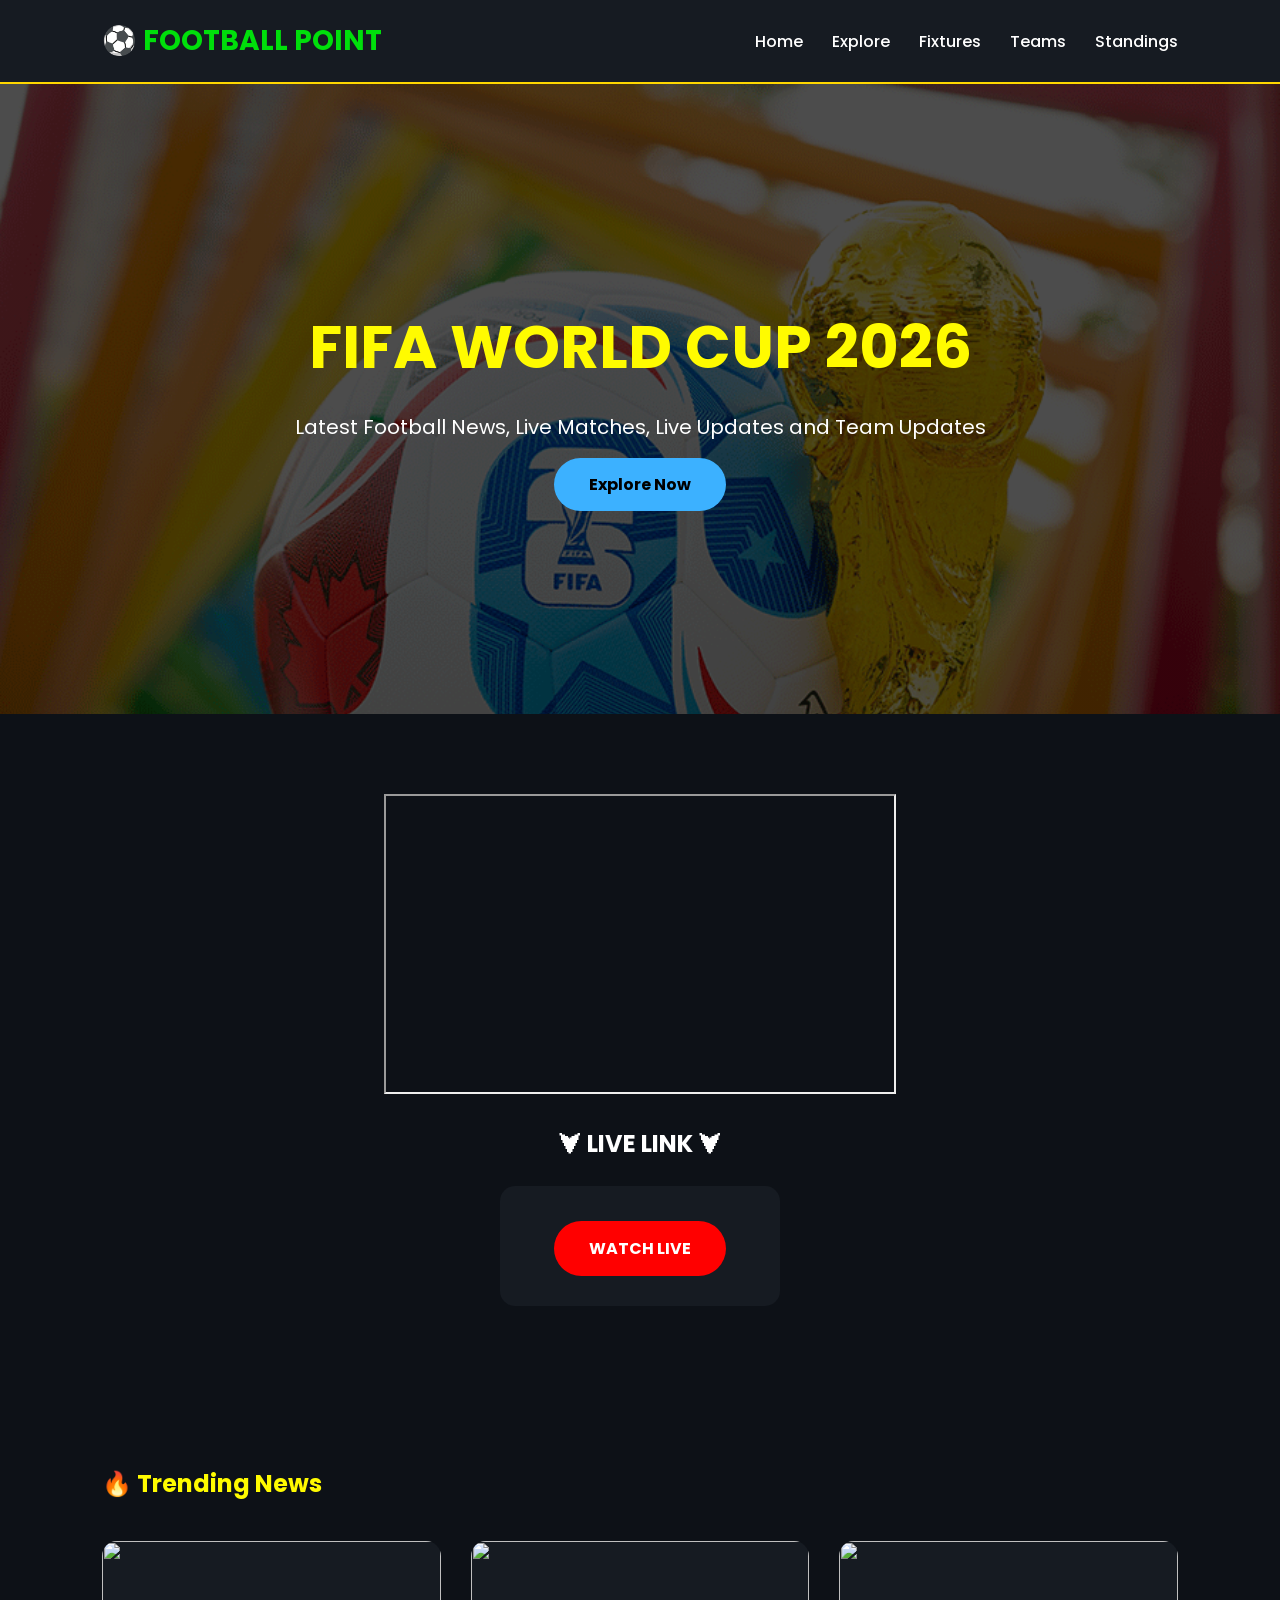
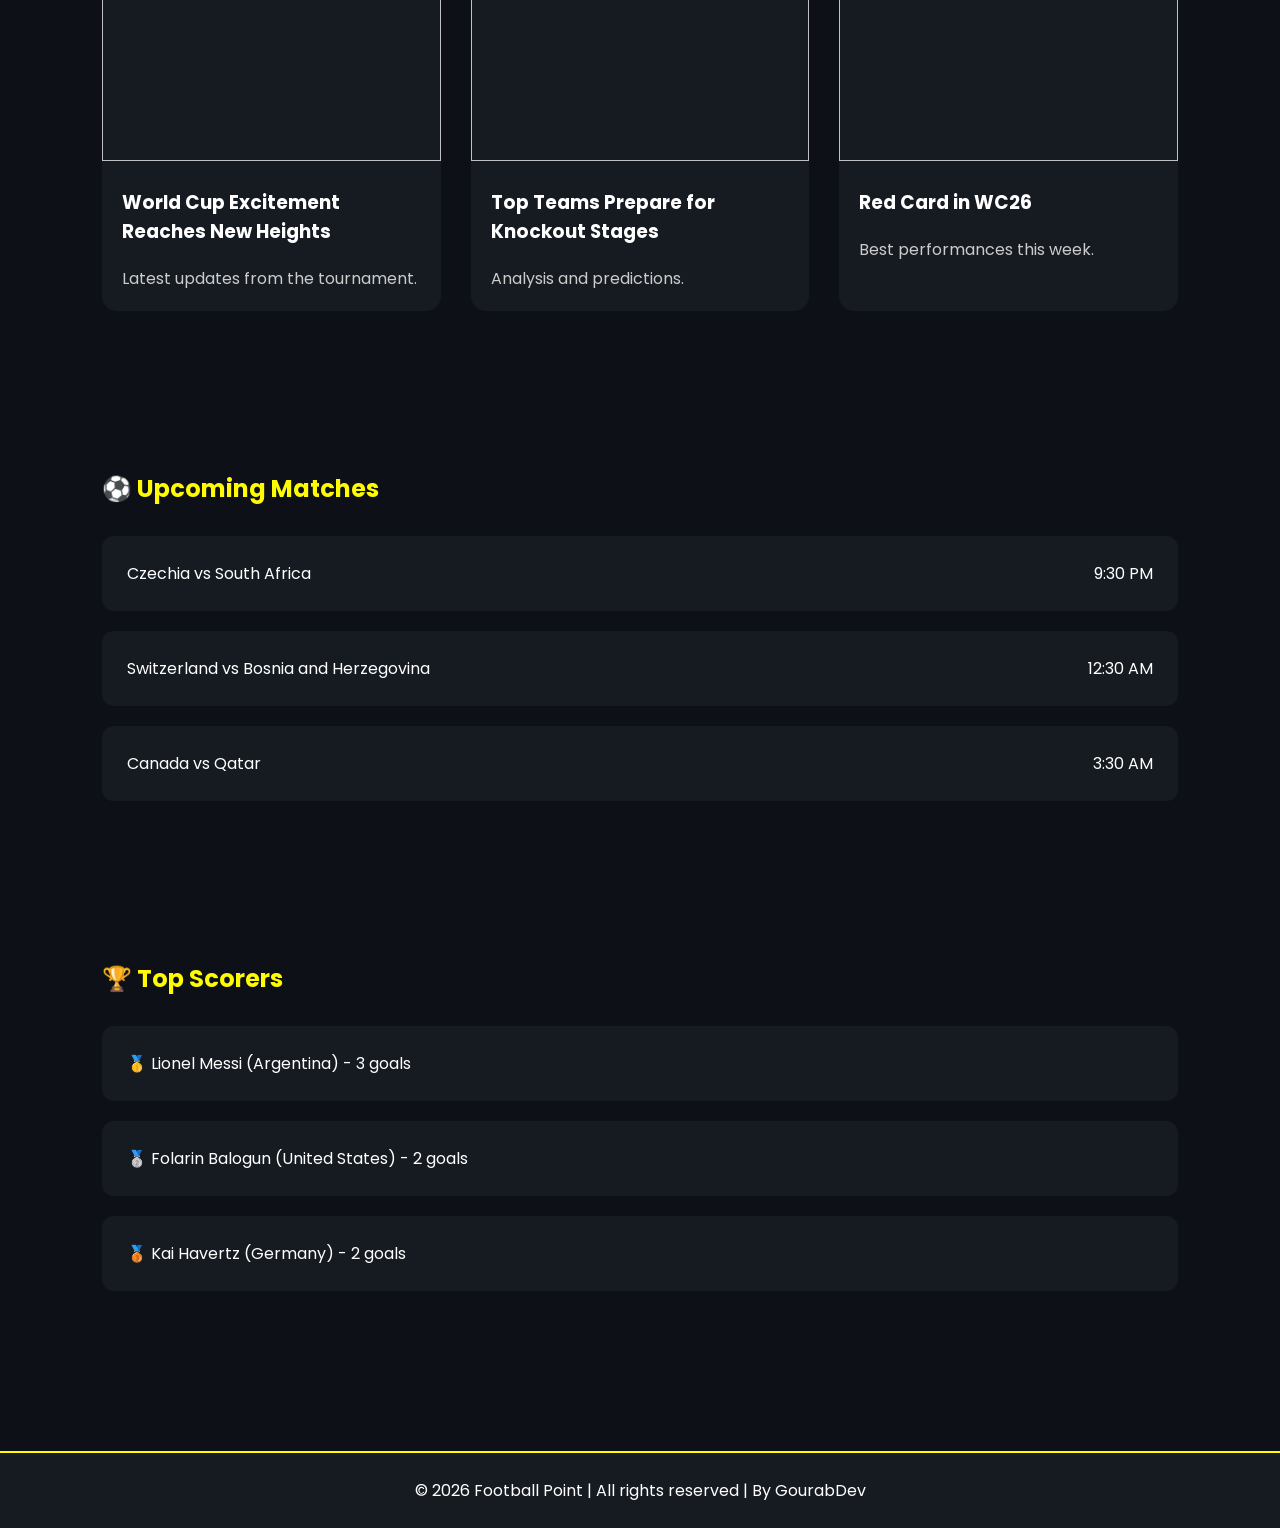
==== index.html @ 5b987491 "Update website" ====
<!DOCTYPE html>
<html lang="en">
<head>
<meta charset="UTF-8">
<meta name="viewport" content="width=device-width, initial-scale=1.0">
<title>Football Point</title>

<link rel="stylesheet" href="Home.css">

<link href="https://fonts.googleapis.com/css2?family=Poppins:wght@300;400;600;700&display=swap" rel="stylesheet">
</head>

<body>

<header>

<div class="logo">
    <div class="l">

    </div>
⚽ FOOTBALL POINT
</div>

<nav>
<a href="index.html">Home</a>
<a href="Explore.html">Explore</a>
<a href="Fixture.html">Fixtures</a>
<a href="#">Teams</a>
<a href="#">Standings</a>
</nav>

</header>

<section class="hero">

<div class="hero-content">

<h1>FIFA WORLD CUP 2026</h1>

<p>
Latest Football News, Live Matches,
Live Updates and Team Updates
</p>

<a href="Explore.html" class="btn">Explore Now</a>

</div>

</section>

<section class="live-section">

<div class="frame"><iframe src="https://fifa-dev-sure.vercel.app/"></iframe></div>

<h2>⮟ LIVE LINK ⮟</h2>

<div class="live-card">

<a href="https://fifa-dev-sure.vercel.app/" target="_blank" class="live-btn">
WATCH LIVE
</a>

</div>

</section>

<section class="news-section">

<h2>🔥 Trending News</h2>

<div class="news-container">

<div class="news-card">
<img src="https://www.hola.com/us/horizon/landscape/3b25a6e30cd6-11-june-2026-mexico-mexiko-stadt-soccer-mens-world-cup-opening-match-mexico-vs-s.jpg?im=Resize=(960),type=downsize">
<h3>World Cup Excitement Reaches New Heights</h3>
<p>Latest updates from the tournament.</p>
</div>

<div class="news-card">
<img src="https://a.espncdn.com/combiner/i?img=%2Fphoto%2F2026%2F0606%2F260608_soc_top%2D50_16x9.jpg&w=570&format=jpg">
<h3>Top Teams Prepare for Knockout Stages</h3>
<p>Analysis and predictions.</p>
</div>

<div class="news-card">
<img src="https://a57.foxsports.com/statics.foxsports.com/www.foxsports.com/content/uploads/2026/06/1294/728/redcards1.jpg?ve=1&tl=1">
<h3>Red Card in WC26</h3>
<p>Best performances this week.</p>
</div>

</div>

</section>

<section class="matches">

<h2>⚽ Upcoming Matches</h2>

<div class="match-list">

<div class="match-card">
Czechia vs South Africa
<span>9:30 PM</span>
</div>

<div class="match-card">
Switzerland vs Bosnia and Herzegovina
<span>12:30 AM</span>
</div>

<div class="match-card">
Canada vs Qatar
<span>3:30 AM</span>
</div>

</div>

</section>

<section class="players">

<h2>🏆 Top Scorers</h2>

<div class="player-box">

<div class="player">
🥇 Lionel Messi (Argentina) - 3 goals
</div>

<div class="player">
🥈 Folarin Balogun (United States) - 2 goals
</div>

<div class="player">
🥉 Kai Havertz (Germany) - 2 goals
</div>

</div>

</section>

<footer>
<p>© 2026 Football Point | All rights reserved | By GourabDev</p>
</footer>

</body>
</html>
---- Home.css ----
*{
margin:0;
padding:0;
box-sizing:border-box;
font-family:'Poppins',sans-serif;
}

body{
background:#0d1117;
color:white;
}

header{
display:flex;
justify-content:space-between;
align-items:center;
padding:20px 8%;
background:#161b22;
border-bottom:2px solid #ffd700;
position:sticky;
top:0;
z-index:1000;
}

.logo{
font-size:28px;
font-weight:700;
color:#00df0b;
}

nav a{
text-decoration:none;
color:white;
margin-left:25px;
transition:0.3s;
font-weight:500;
}

nav a:hover{
color:#00df0b;
}

.hero{
height:70vh;
background:
linear-gradient(rgba(0,0,0,.7),
rgba(0,0,0,.7)),
url('fifa-ball.gif');
background-size:cover;
background-position:center;
display:flex;
align-items:center;
justify-content:center;
text-align:center;
}

.hero-content h1{
font-size:60px;
margin-bottom:20px;
color:#fffb00;
}

.hero-content p{
font-size:20px;
margin-bottom:30px;
}

.btn{
padding:15px 35px;
background:#3cb1ff;
color:black;
font-weight:bold;
text-decoration:none;
border-radius:50px;
}

.btn:hover{
box-shadow:0 0 25px #3cb1ff;
}

.frame iframe{
    margin-bottom: 25px;
    height: 300px;
    width: 50%;
}

.live-section{
padding:80px 10%;
text-align:center;
}

.live-section h2{
margin-bottom:25px;
font-weight: bold;
animation: rgb 5s linear infinite;
}

@keyframes rgb {
    0%   { color: rgb(255, 0, 0); }
    16%  { color: rgb(255, 255, 0); }
    33%  { color: rgb(0, 255, 0); }
    50%  { color: rgb(0, 255, 255); }
    66%  { color: rgb(0, 0, 255); }
    83%  { color: rgb(255, 0, 255); }
    100% { color: rgb(255, 0, 0); }
}

.live-card{
background:#161b22;
padding:30px;
border-radius:15px;
max-width:280px;
margin:auto;
}

.live-btn{
display:inline-block;
margin-top:5px;
padding:15px 35px;
background:red;
color:white;
text-decoration:none;
border-radius:50px;
font-weight:bold;
animation:pulse 1s infinite;
}

@keyframes pulse{

0%{
box-shadow:0 0 5px red;
}

50%{
box-shadow:0 0 25px red;
}

100%{
box-shadow:0 0 5px red;
}

}

.news-section{
padding:80px 8%;
}

.news-section h2{
margin-bottom:40px;
color:#fffb00;

}

.news-container{
display:grid;
grid-template-columns:repeat(auto-fit,minmax(300px,1fr));
gap:30px;
}

.news-card{
background:#161b22;
border-radius:15px;
overflow:hidden;
transition:.4s;
}

.news-card:hover{
transform:translateY(-10px);
}

.news-card img{
width:100%;
height:220px;
object-fit:cover;
}

.news-card h3{
padding:20px;
}

.news-card p{
padding:0 20px 20px;
color:#ccc;
}

.matches{
padding:80px 8%;
}

.matches h2{
color:#fffb00;

margin-bottom:30px;
}

.match-list{
display:flex;
flex-direction:column;
gap:20px;
}

.match-card{
background:#161b22;
padding:25px;
border-radius:12px;
display:flex;
justify-content:space-between;
}

.players{
padding:80px 8%;
}

.players h2{
color:#fffb00;
margin-bottom:30px;
}

.player-box{
display:flex;
flex-direction:column;
gap:20px;
}

.player{
background:#161b22;
padding:25px;
border-radius:12px;
}

footer{
margin-top:80px;
padding:25px;
text-align:center;
background:#161b22;
border-top:2px solid #fffb00;
}

/* SCROLLBAR */

::-webkit-scrollbar{
    width:10px;
}

::-webkit-scrollbar-track{
    background:#0d1117;
}

::-webkit-scrollbar-thumb{
    background:#ffd700;
    border-radius:20px;
}

/* ==========================
   LARGE DESKTOPS (1400px+)
========================== */

@media screen and (min-width:1400px){

.hero-content h1{
    font-size:80px;
}

.hero-content p{
    font-size:24px;
}

.logo{
    font-size:32px;
}

}


/* ==========================
   LAPTOPS (1024px - 1399px)
========================== */

@media screen and (max-width:1399px){

.hero-content h1{
    font-size:60px;
}

.news-container{
    grid-template-columns:repeat(3,1fr);
}

}


/* ==========================
   TABLETS (768px - 1023px)
========================== */

@media screen and (max-width:1023px){

header{
    padding:20px 5%;
}

.logo{
    font-size:24px;
}

nav a{
    margin-left:15px;
}

.hero{
    height:60vh;
}

.hero-content h1{
    font-size:48px;
}

.hero-content p{
    font-size:18px;
}

.news-container{
    grid-template-columns:repeat(2,1fr);
}

.match-card{
    flex-direction:column;
    text-align:center;
    gap:10px;
}

.live-card{
    max-width:350px;
}

}


/* ==========================
   MOBILE (481px - 767px)
========================== */

@media screen and (max-width:767px){

header{
    flex-direction:column;
    gap:15px;
    padding:20px;
}

nav{
    display:flex;
    flex-wrap:wrap;
    justify-content:center;
    gap:10px;
}

nav a{
    margin:0;
}

.hero{
    height:55vh;
    padding:20px;
}

.hero-content h1{
    font-size:38px;
    line-height:1.2;
}

.hero-content p{
    font-size:16px;
}

.btn{
    padding:12px 28px;
}

.news-container{
    grid-template-columns:1fr;
}

.news-card img{
    height:200px;
}

.live-section,
.news-section,
.matches,
.players{
    padding:60px 5%;
}

.live-card{
    max-width:100%;
}

.match-card{
    flex-direction:column;
    gap:15px;
    text-align:center;
}

.player{
    text-align:center;
}

footer{
    margin-top:40px;
}

}


/* ==========================
   SMALL MOBILE (320px - 480px)
========================== */

@media screen and (max-width:480px){

.logo{
    font-size:20px;
    text-align:center;
}

nav{
    gap:8px;
}

nav a{
    font-size:14px;
}

.hero{
    height:50vh;
}

.hero-content h1{
    font-size:28px;
}

.hero-content p{
    font-size:14px;
}

.btn{
    padding:10px 22px;
    font-size:14px;
}

.frame iframe{
    margin-bottom: 25px;
    height: 140px;
    width: 70%;
}

.live-section h2{
    font-size:22px;
}
.news-section h2,
.matches h2,
.players h2{
    font-size:18px;
    text-align: center;
}

.live-card{
    padding:20px;
}

.live-btn{
    padding:12px 25px;
    font-size:14px;
}

.news-card h3{
    font-size:18px;
}

.news-card p{
    font-size:14px;
}

.match-card{
    padding:18px;
    font-size:14px;
}

.player{
    padding:18px;
    font-size:14px;
}

footer{
    font-size:13px;
}

}


/* ==========================
   EXTRA SMALL DEVICES
========================== */

@media screen and (max-width:360px){

.hero-content h1{
    font-size:24px;
}

.hero-content p{
    font-size:13px;
}

.logo{
    font-size:18px;
}

nav a{
    font-size:13px;
}

.btn{
    font-size:13px;
}

}
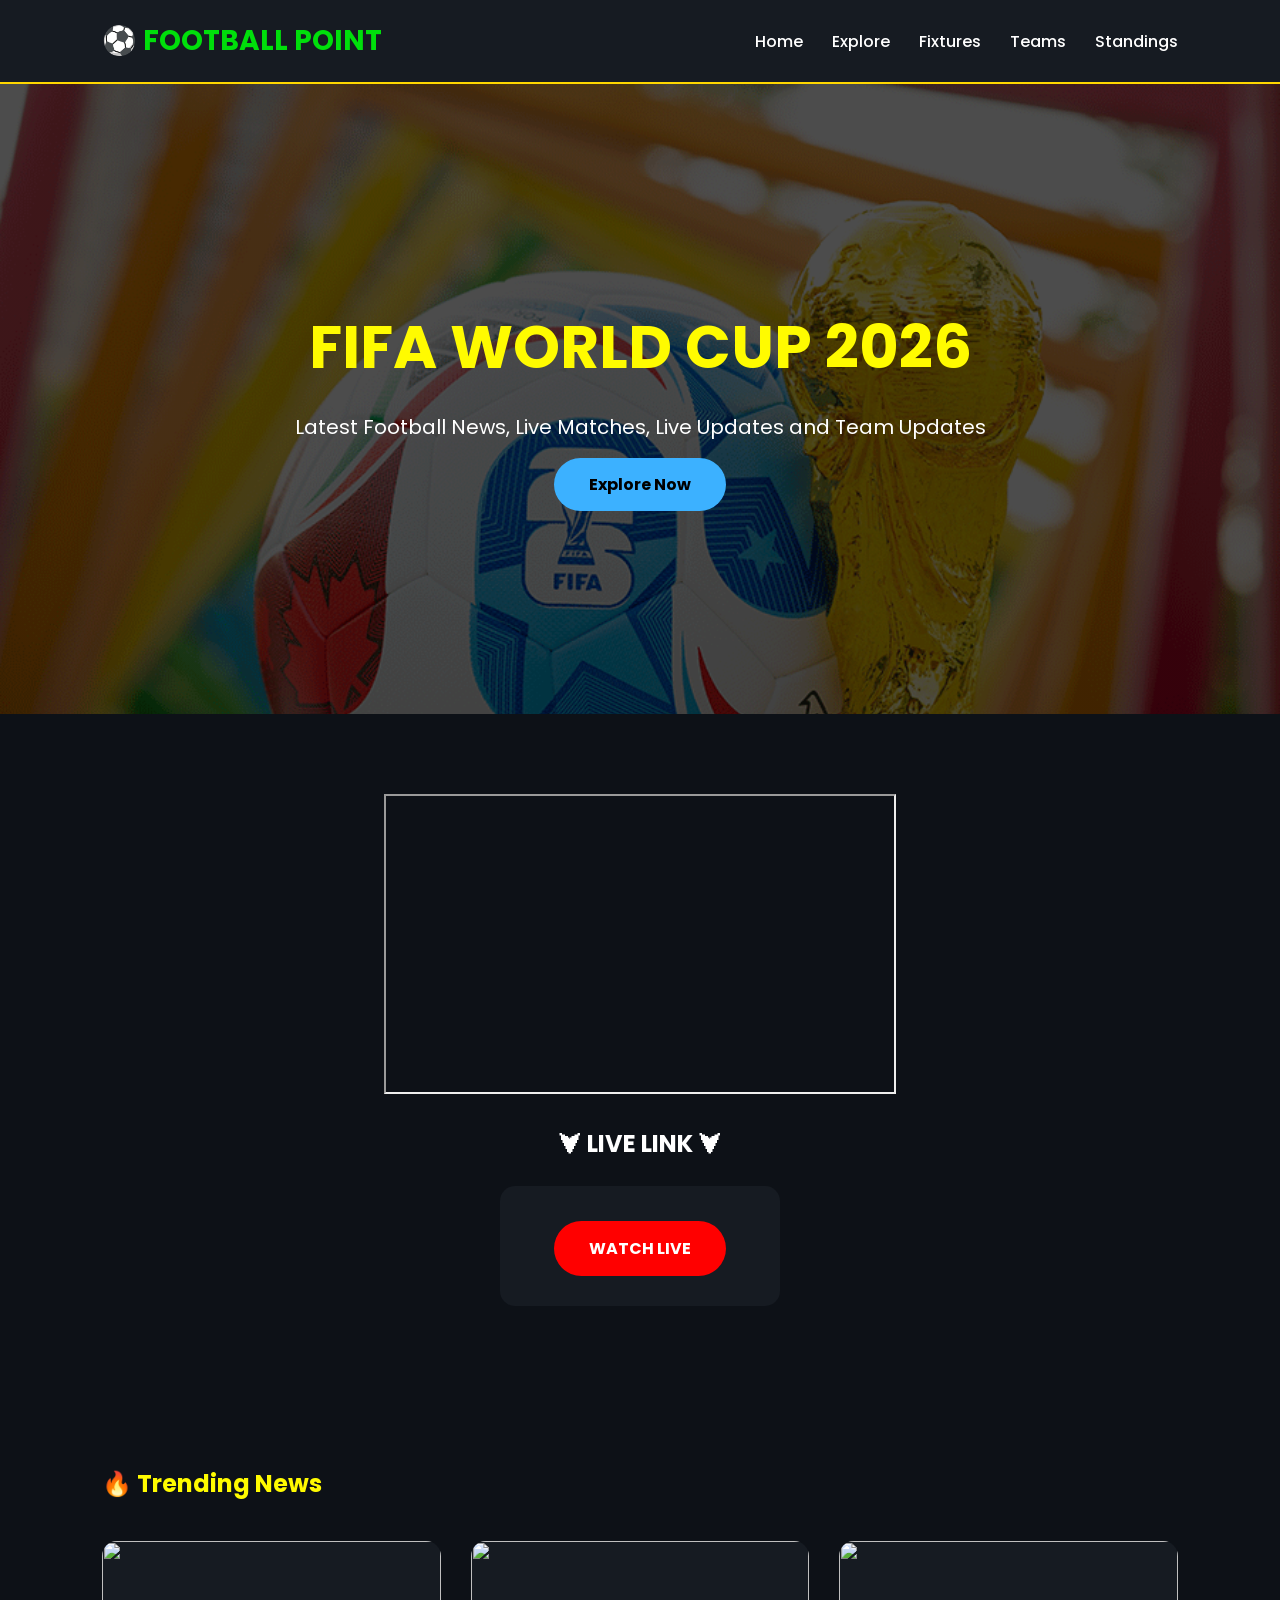
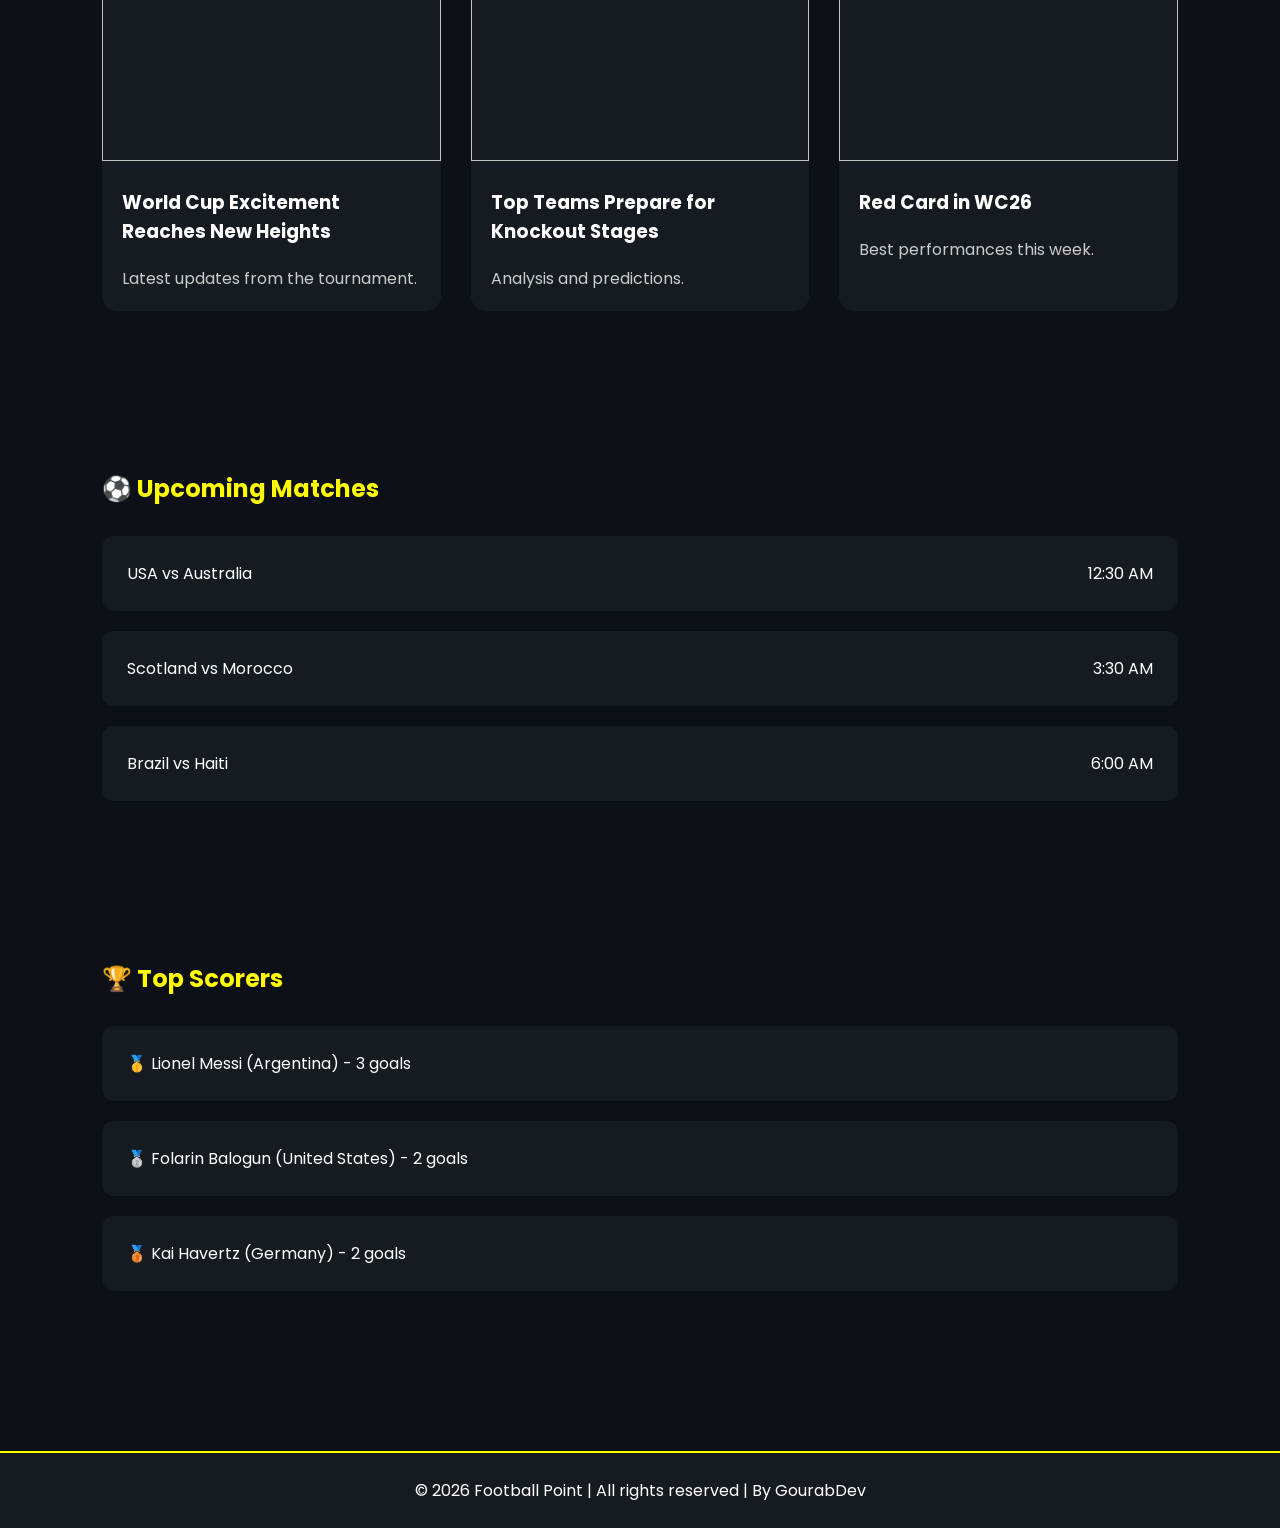
==== commit 770c415d: "Update website" ====
--- a/index.html
+++ b/index.html
@@ -99,18 +99,18 @@
 <div class="match-list">
 
 <div class="match-card">
-Czechia vs South Africa
-<span>9:30 PM</span>
-</div>
-
-<div class="match-card">
-Switzerland vs Bosnia and Herzegovina
+USA vs Australia 
 <span>12:30 AM</span>
 </div>
 
 <div class="match-card">
-Canada vs Qatar
+Scotland vs Morocco
 <span>3:30 AM</span>
+</div>
+
+<div class="match-card">
+Brazil vs Haiti
+<span>6:00 AM</span>
 </div>
 
 </div>
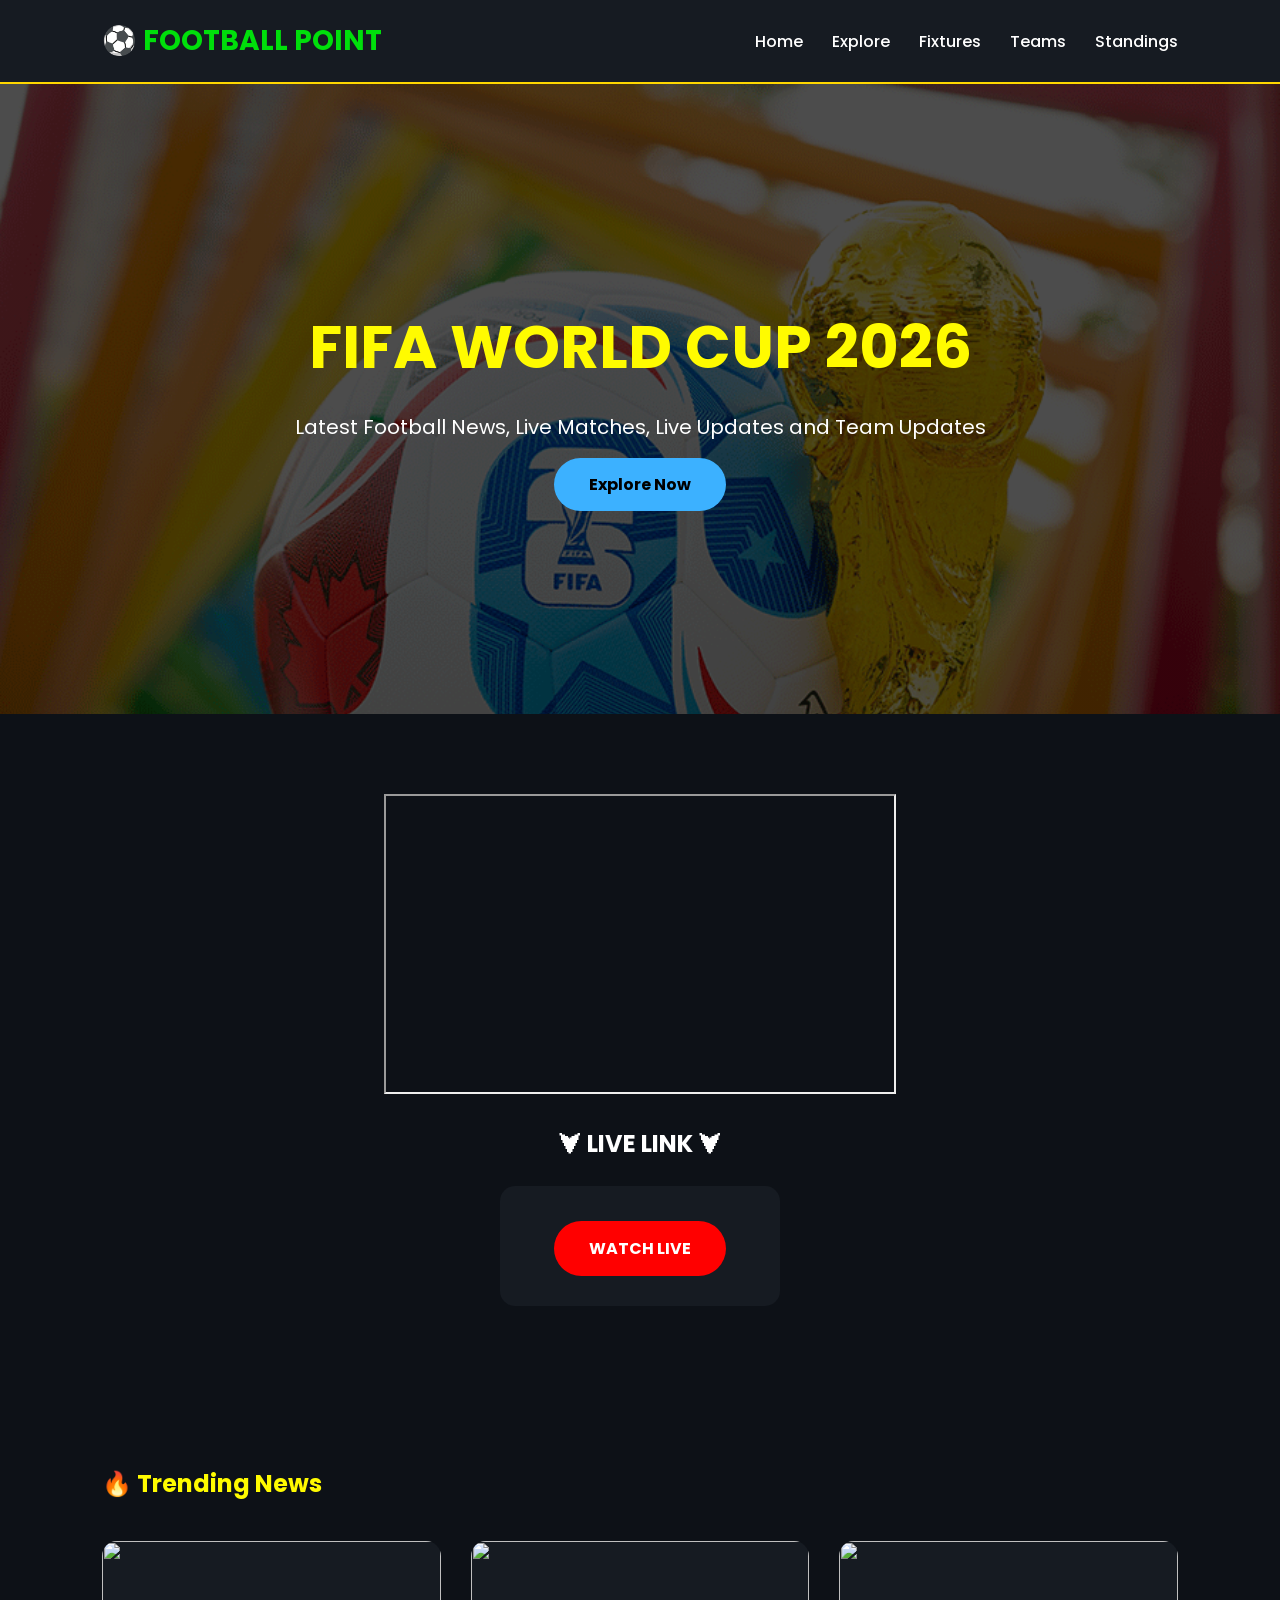
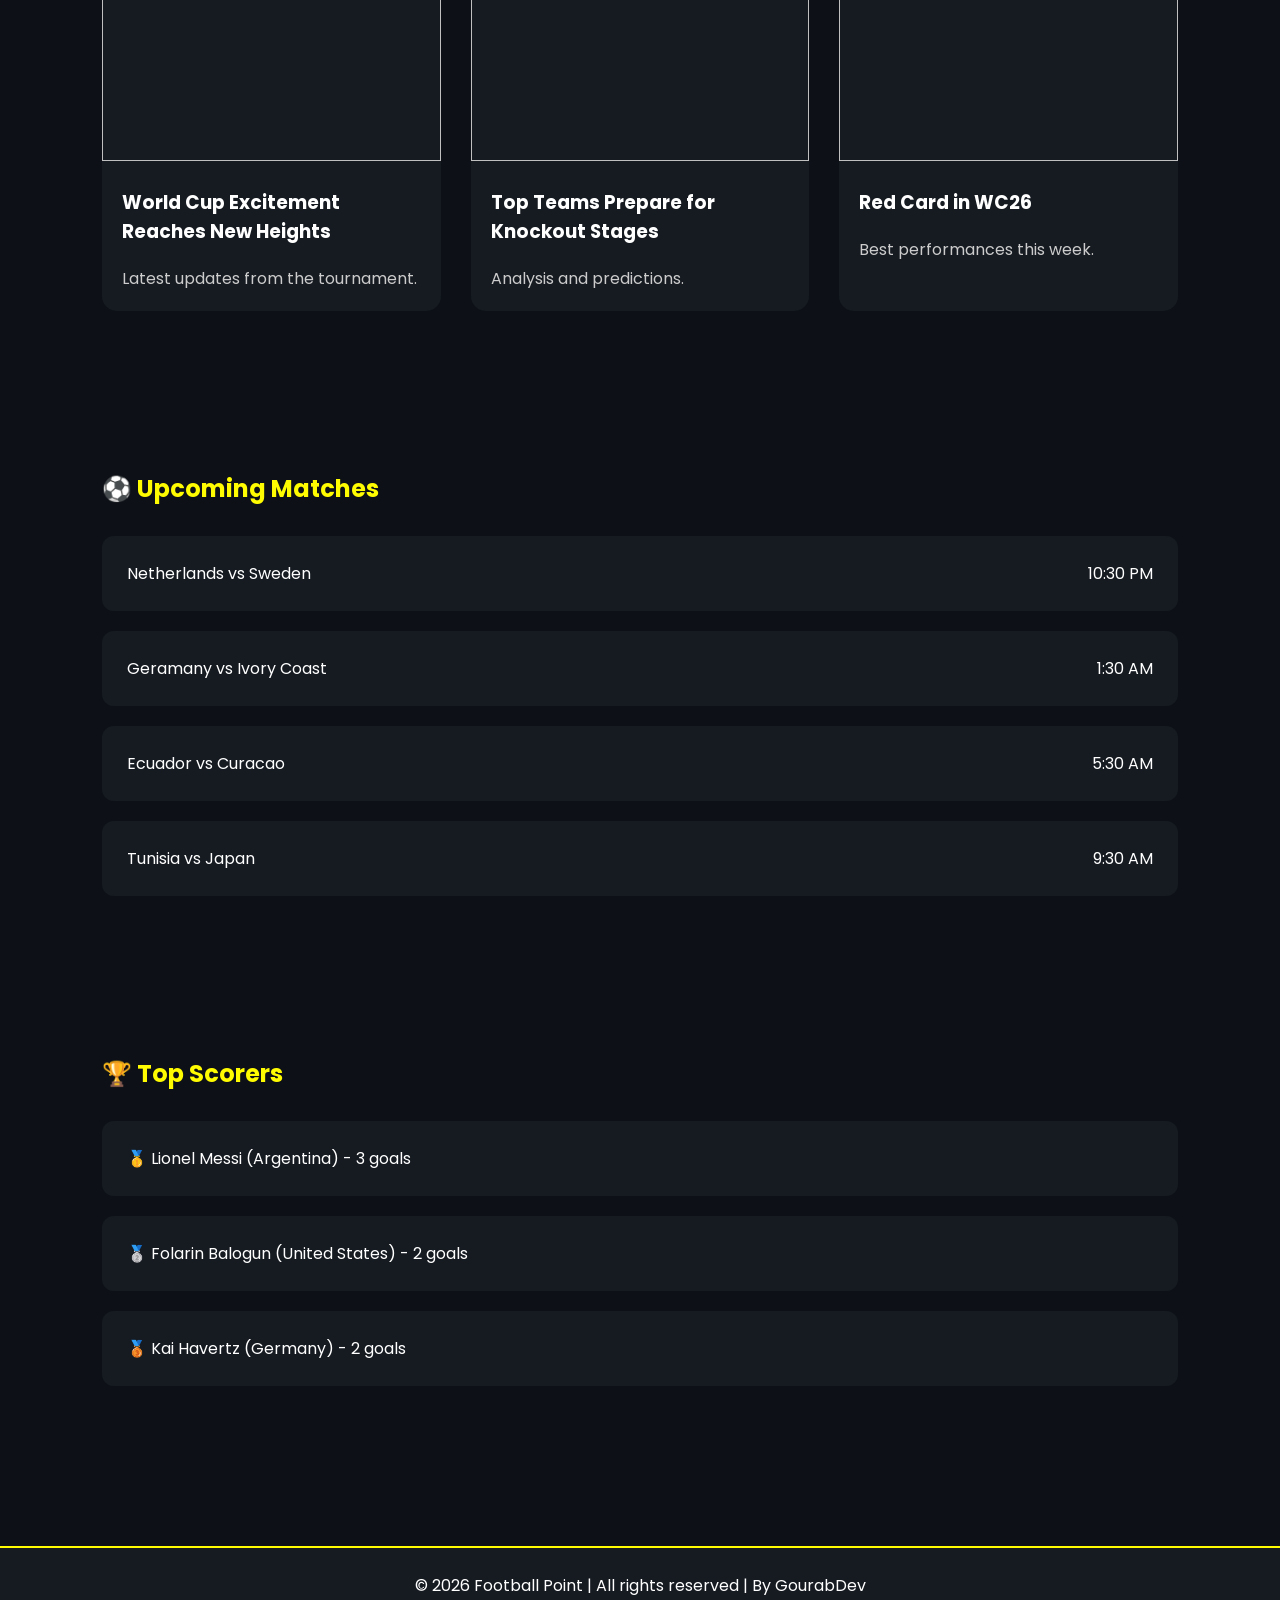
==== commit e2061a4d: "update website" ====
--- a/index.html
+++ b/index.html
@@ -99,18 +99,23 @@
 <div class="match-list">
 
 <div class="match-card">
-USA vs Australia 
-<span>12:30 AM</span>
+Netherlands vs Sweden 
+<span>10:30 PM</span>
 </div>
 
 <div class="match-card">
-Scotland vs Morocco
-<span>3:30 AM</span>
+Geramany vs Ivory Coast
+<span>1:30 AM</span>
 </div>
 
 <div class="match-card">
-Brazil vs Haiti
-<span>6:00 AM</span>
+Ecuador vs Curacao
+<span>5:30 AM</span>
+</div>
+
+<div class="match-card">
+Tunisia vs Japan
+<span>9:30 AM</span>
 </div>
 
 </div>
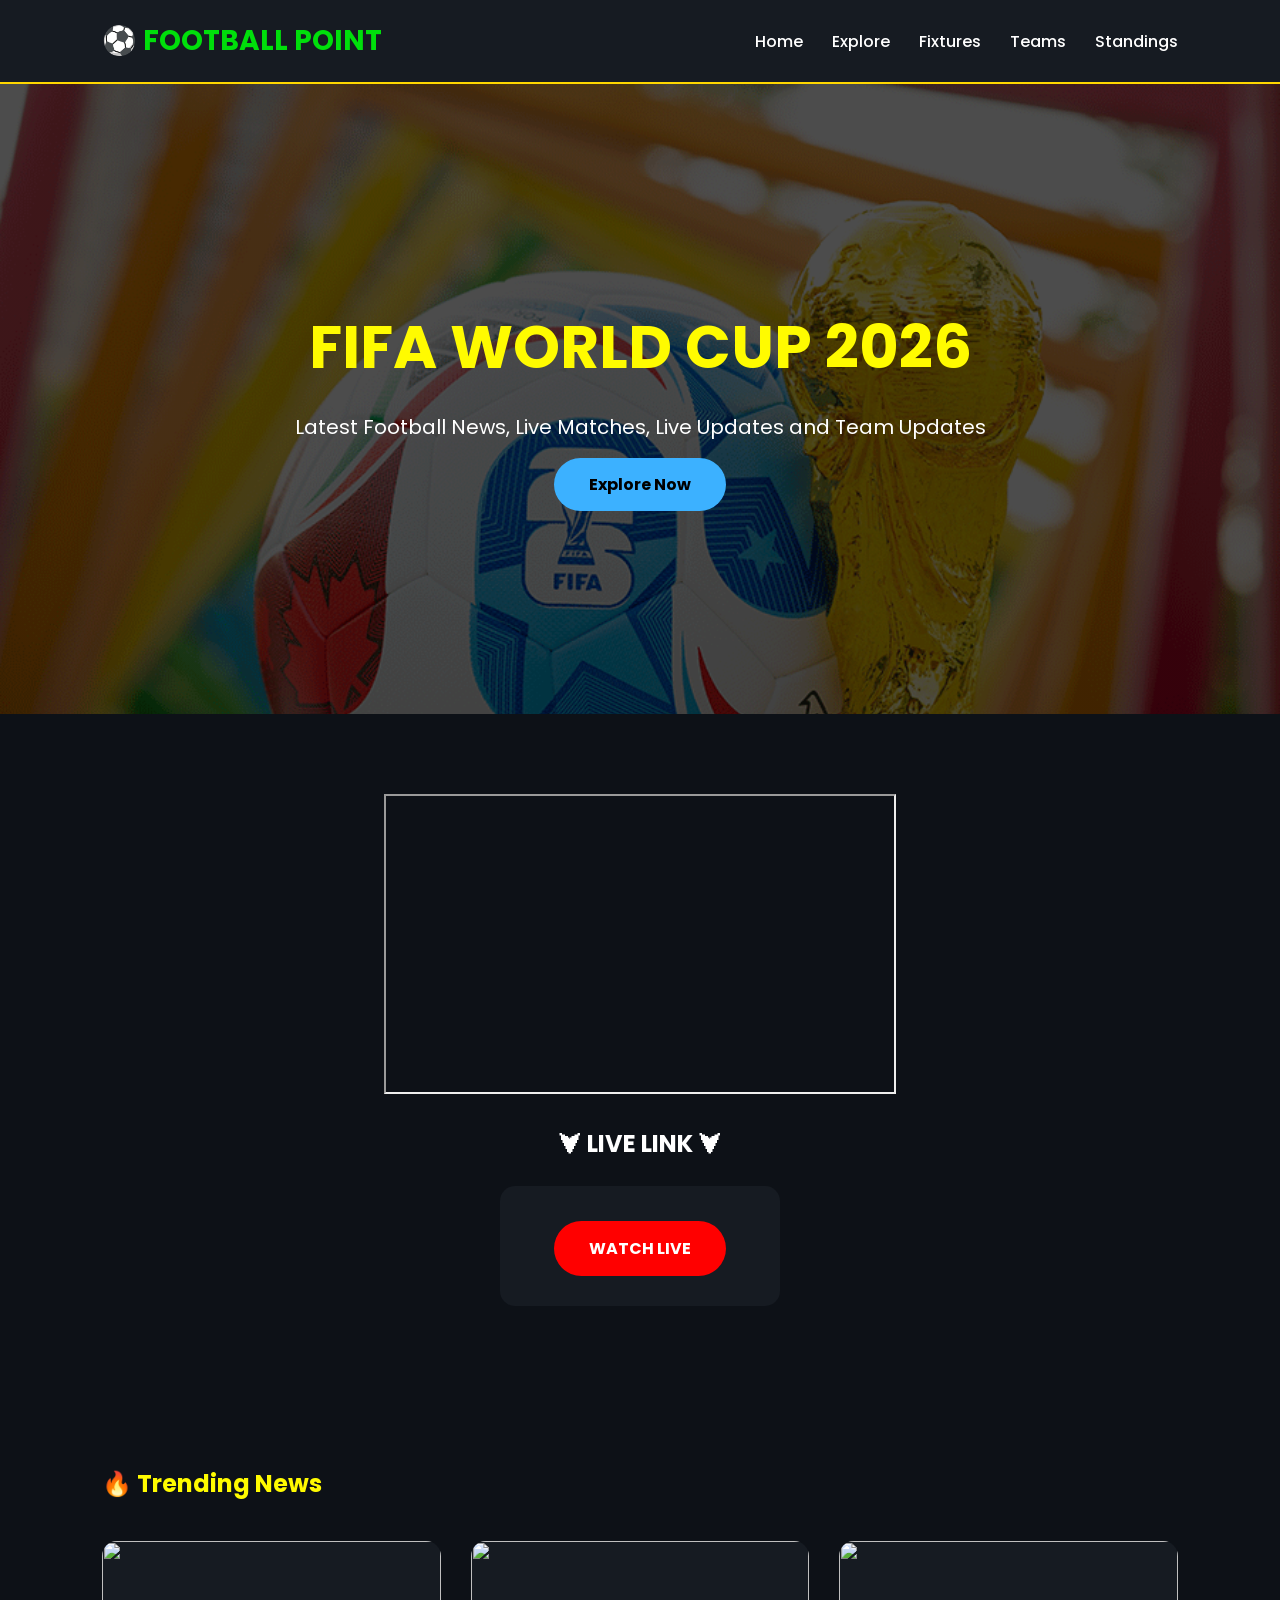
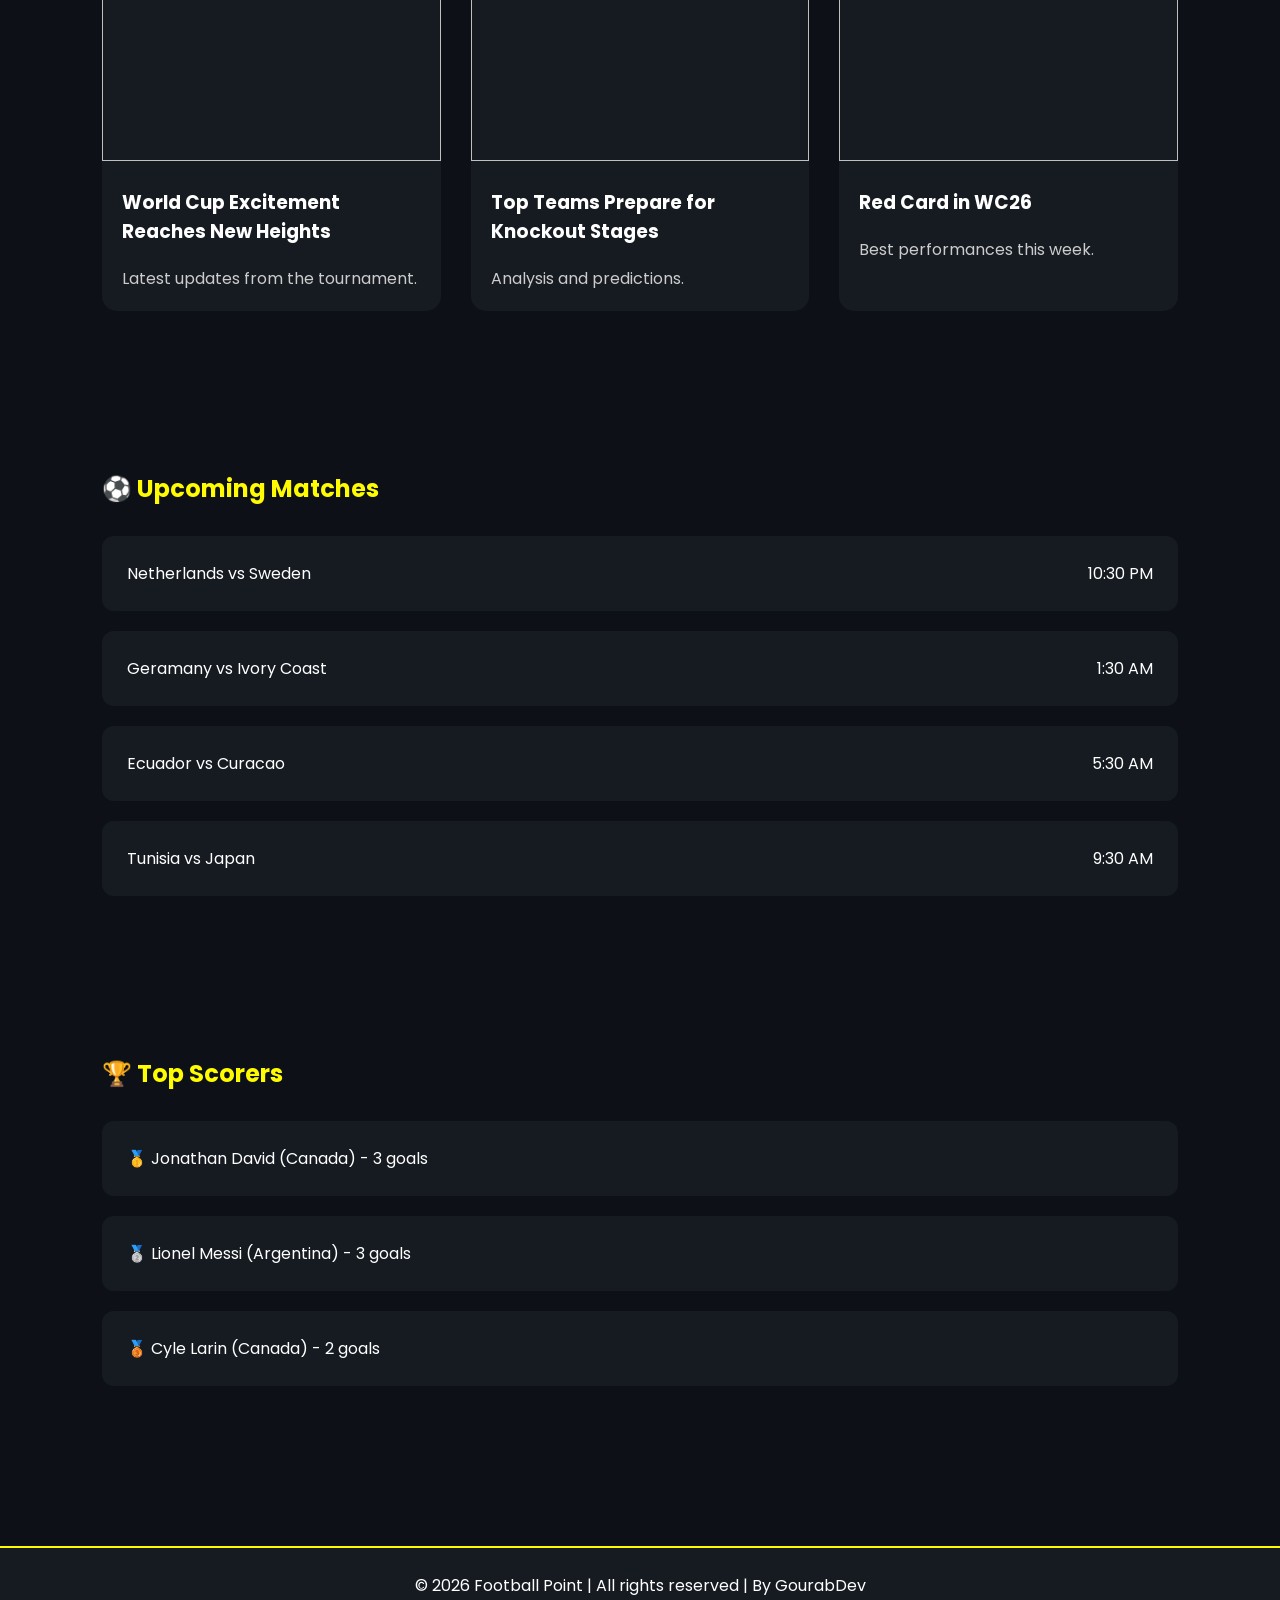
==== commit 0984abf0: "Update website" ====
--- a/index.html
+++ b/index.html
@@ -129,15 +129,15 @@
 <div class="player-box">
 
 <div class="player">
-🥇 Lionel Messi (Argentina) - 3 goals
+🥇 Jonathan David (Canada) - 3 goals 
 </div>
 
 <div class="player">
-🥈 Folarin Balogun (United States) - 2 goals
+🥈 Lionel Messi (Argentina) - 3 goals
 </div>
 
 <div class="player">
-🥉 Kai Havertz (Germany) - 2 goals
+🥉 Cyle Larin (Canada) - 2 goals
 </div>
 
 </div>
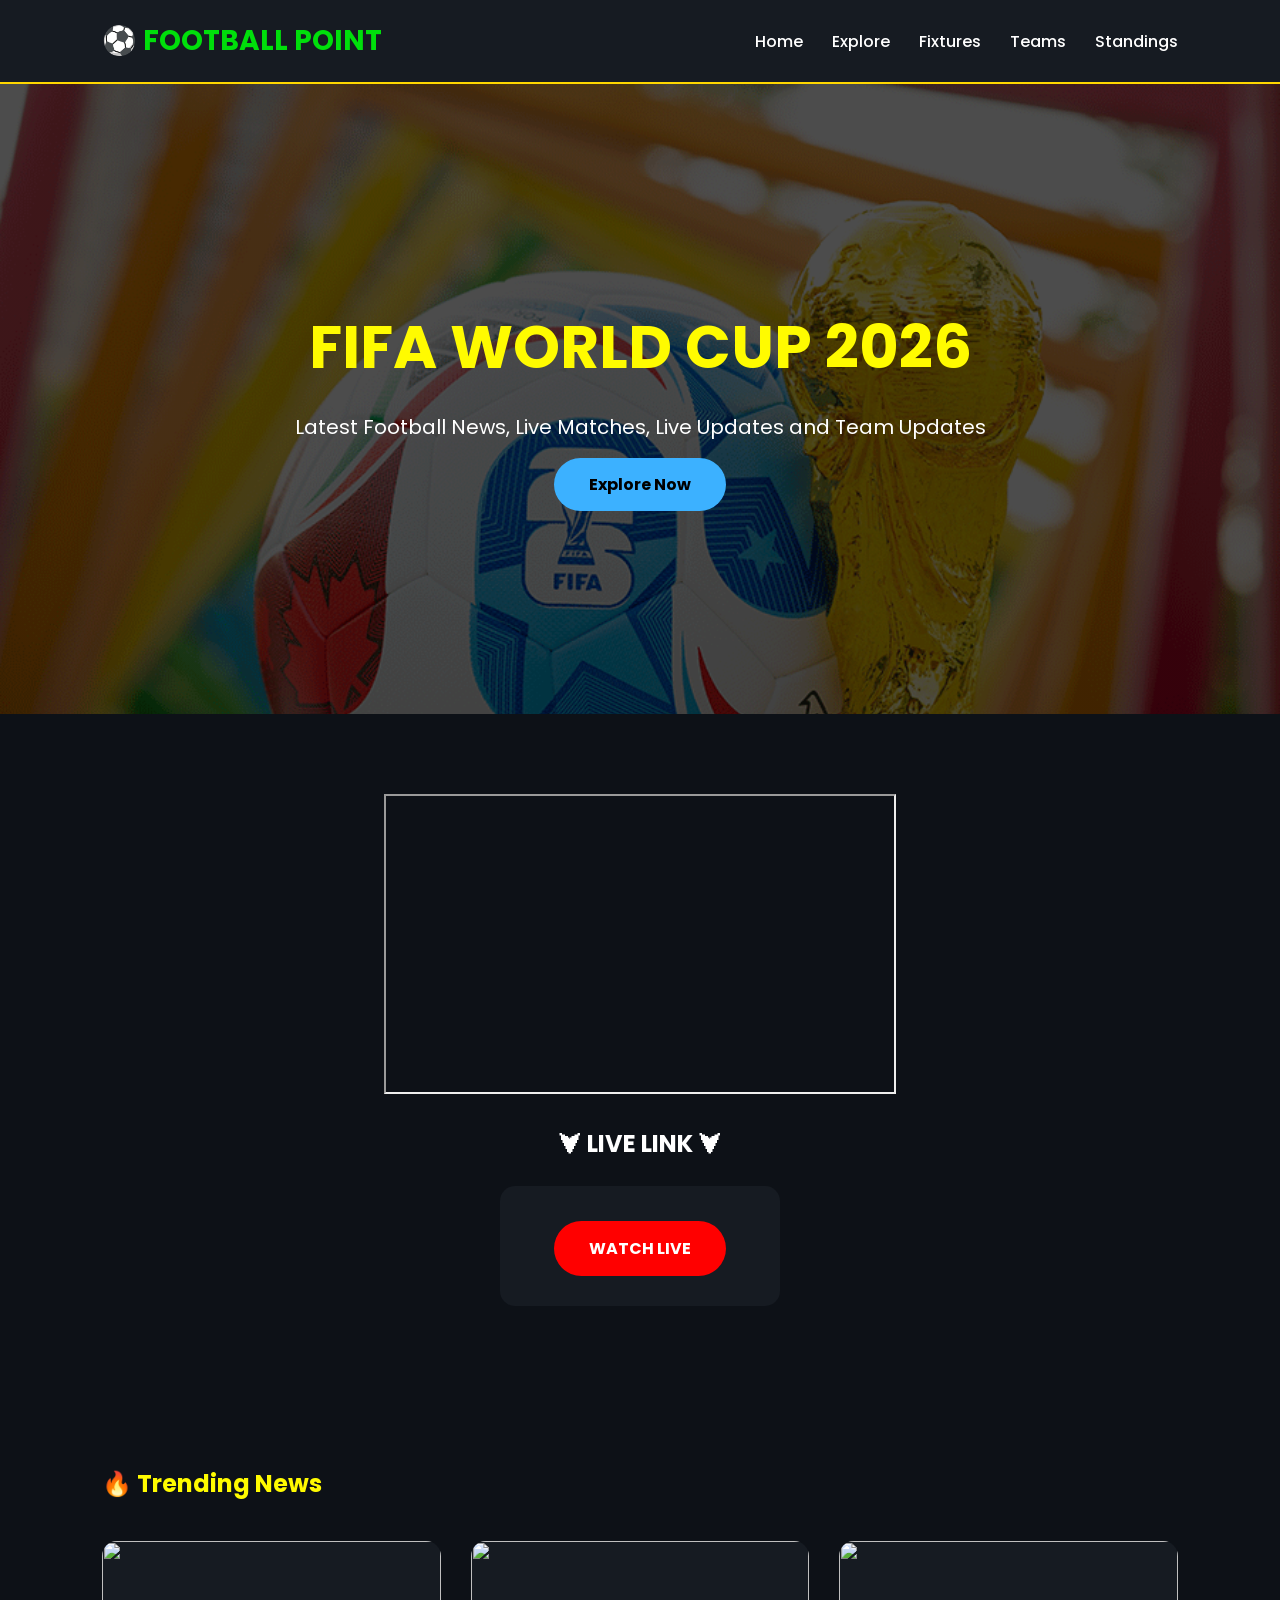
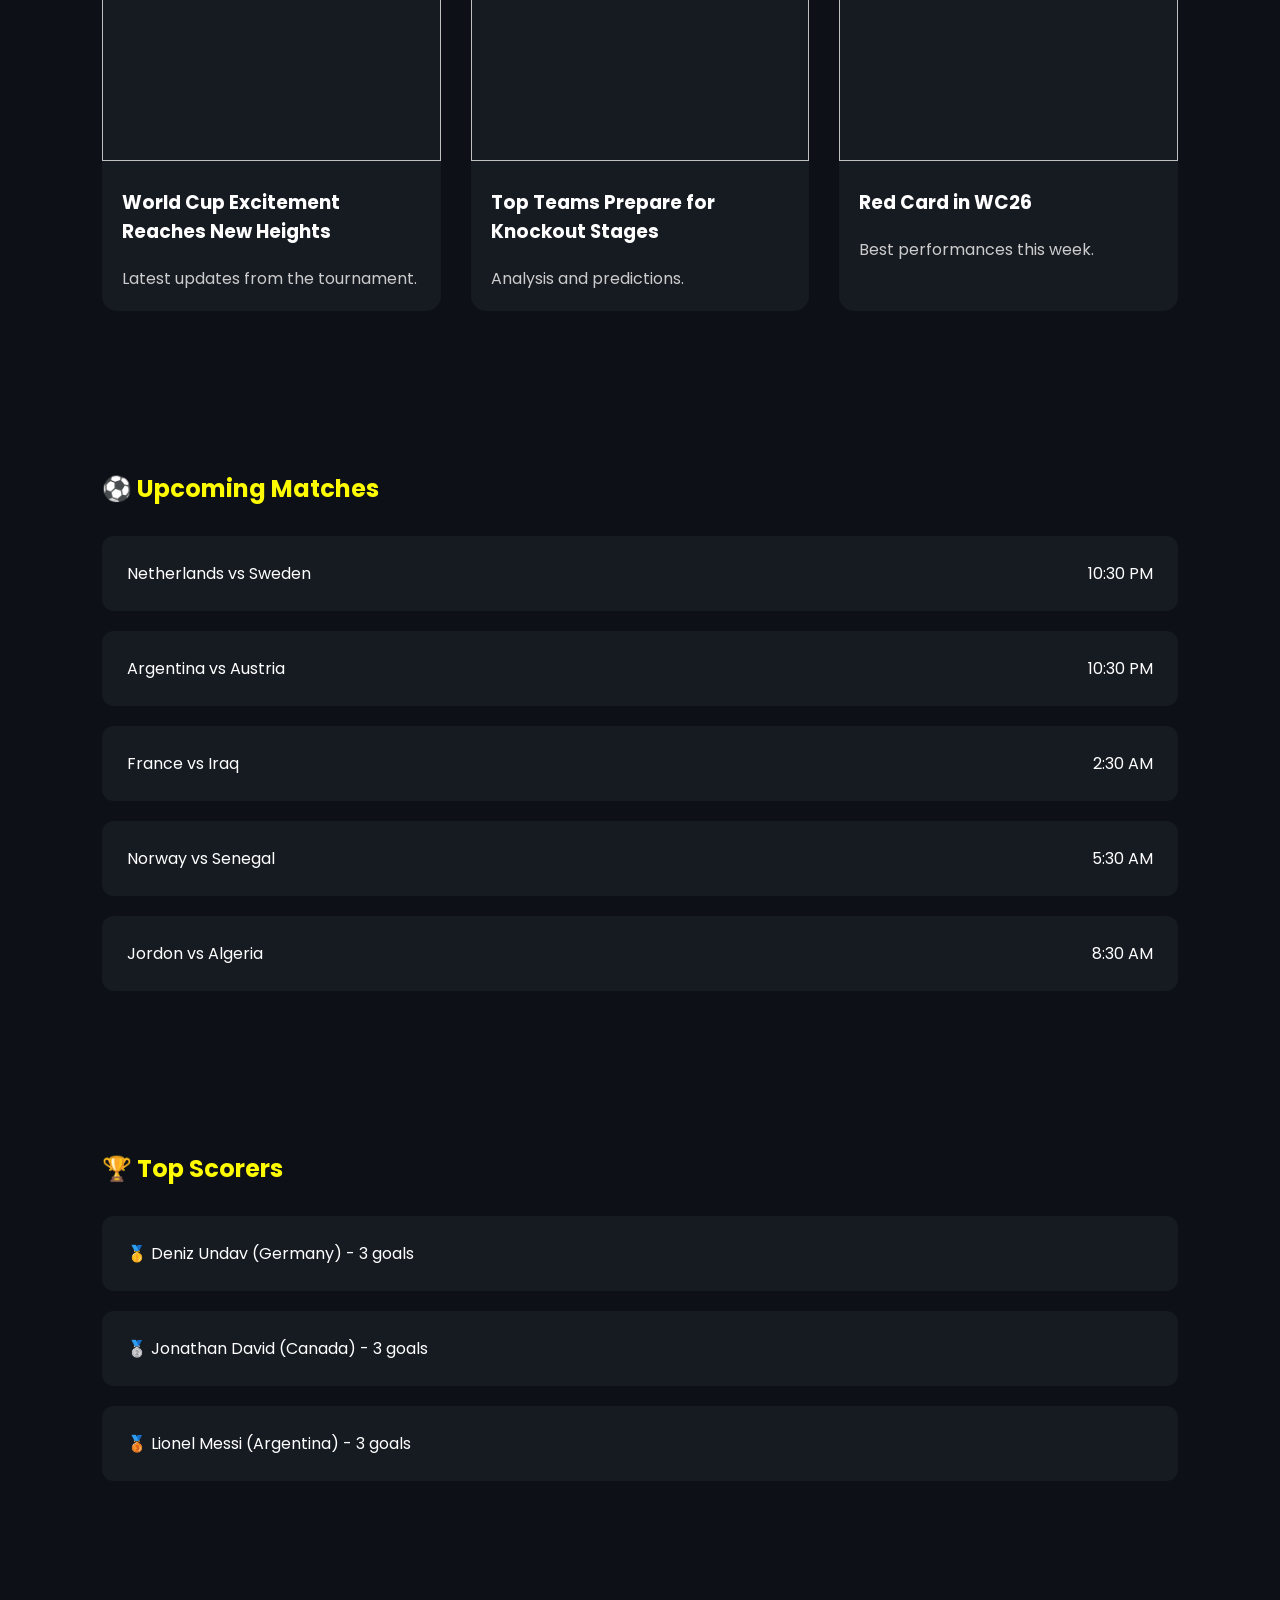
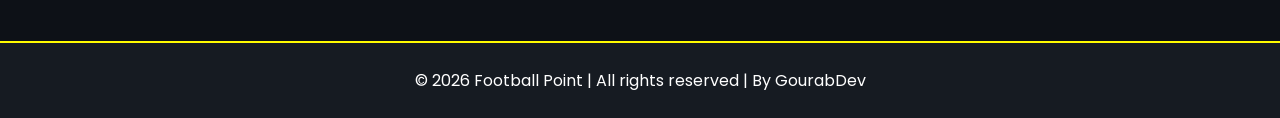
==== commit 9c92cd7d: "Update website" ====
--- a/index.html
+++ b/index.html
@@ -104,18 +104,23 @@
 </div>
 
 <div class="match-card">
-Geramany vs Ivory Coast
-<span>1:30 AM</span>
+Argentina vs Austria
+<span>10:30 PM</span>
 </div>
 
 <div class="match-card">
-Ecuador vs Curacao
+France vs Iraq
+<span>2:30 AM</span>
+</div>
+
+<div class="match-card">
+Norway vs Senegal
 <span>5:30 AM</span>
 </div>
 
 <div class="match-card">
-Tunisia vs Japan
-<span>9:30 AM</span>
+Jordon vs Algeria
+<span>8:30 AM</span>
 </div>
 
 </div>
@@ -129,15 +134,15 @@
 <div class="player-box">
 
 <div class="player">
-🥇 Jonathan David (Canada) - 3 goals 
+🥇 Deniz Undav (Germany) - 3 goals 
 </div>
 
 <div class="player">
-🥈 Lionel Messi (Argentina) - 3 goals
+🥈 Jonathan David (Canada) - 3 goals
 </div>
 
 <div class="player">
-🥉 Cyle Larin (Canada) - 2 goals
+🥉 Lionel Messi (Argentina) - 3 goals
 </div>
 
 </div>
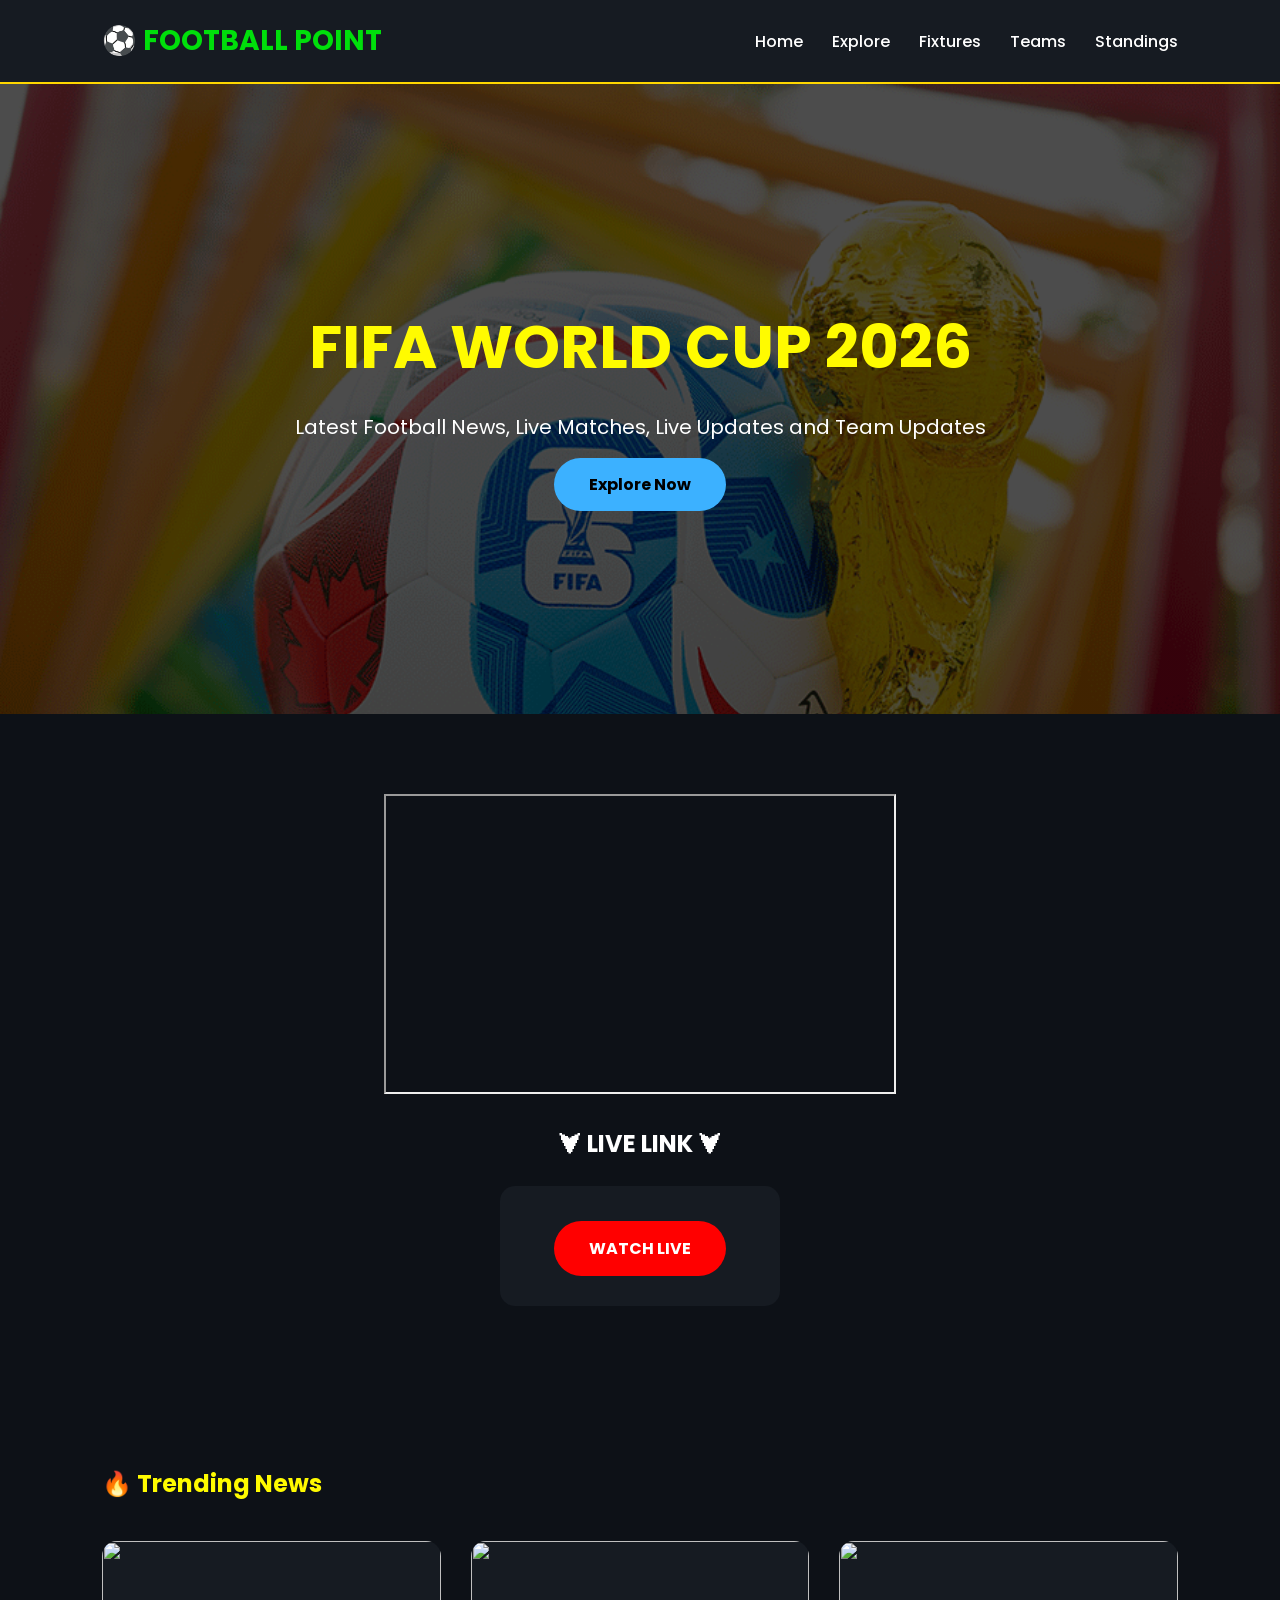
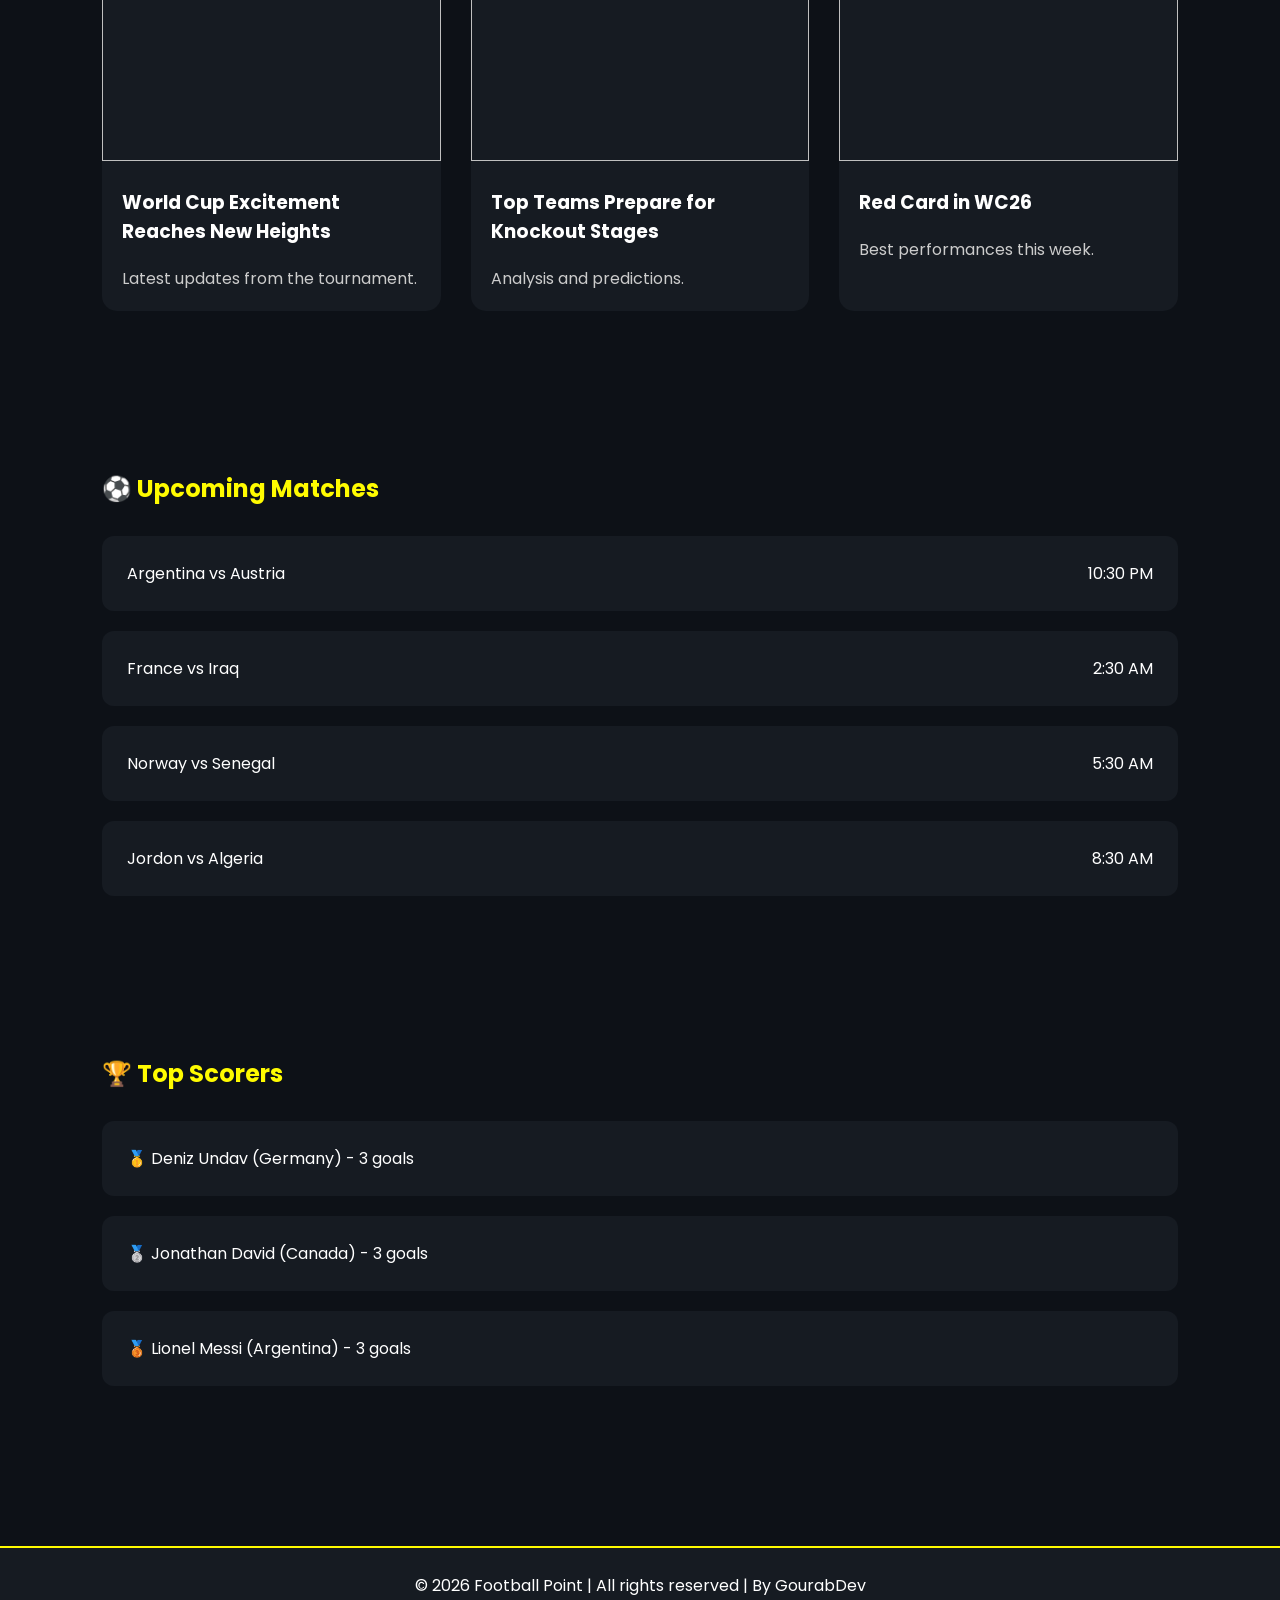
==== commit 541c0113: "Update website" ====
--- a/index.html
+++ b/index.html
@@ -99,11 +99,6 @@
 <div class="match-list">
 
 <div class="match-card">
-Netherlands vs Sweden 
-<span>10:30 PM</span>
-</div>
-
-<div class="match-card">
 Argentina vs Austria
 <span>10:30 PM</span>
 </div>
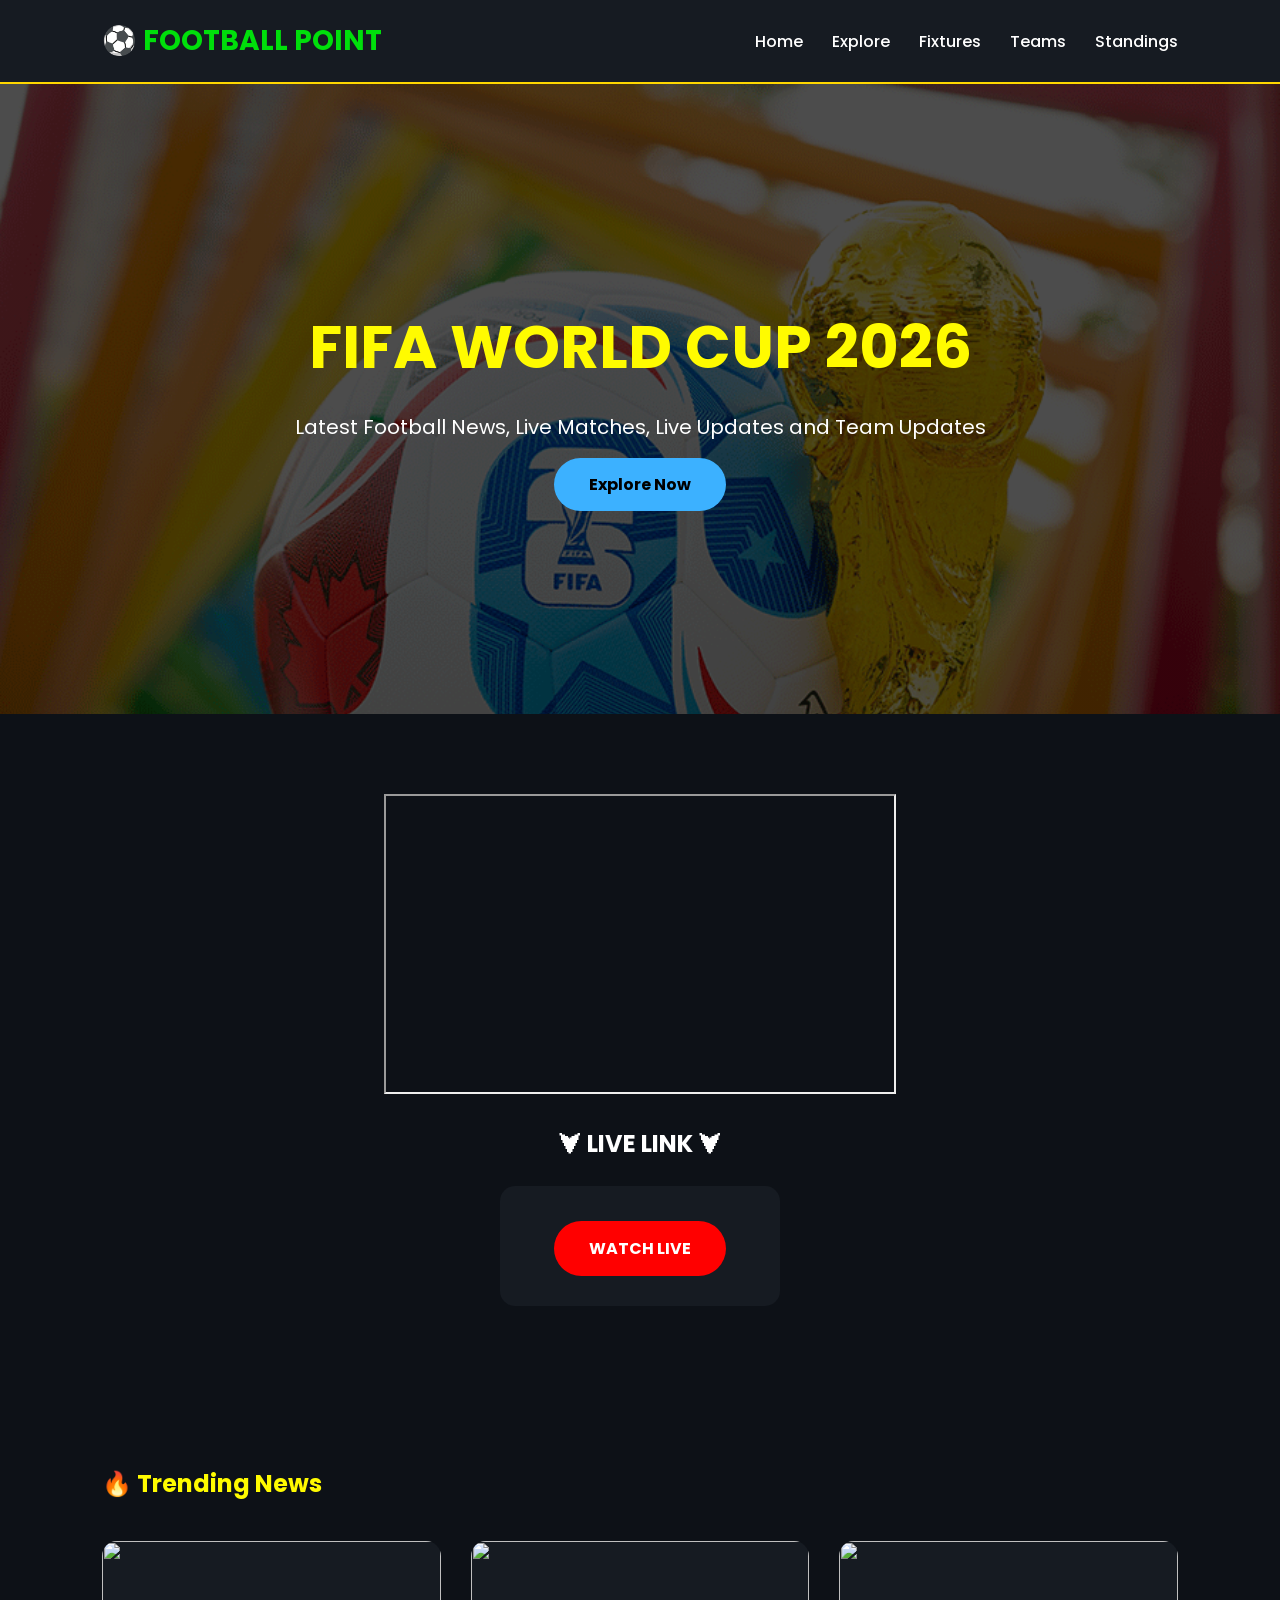
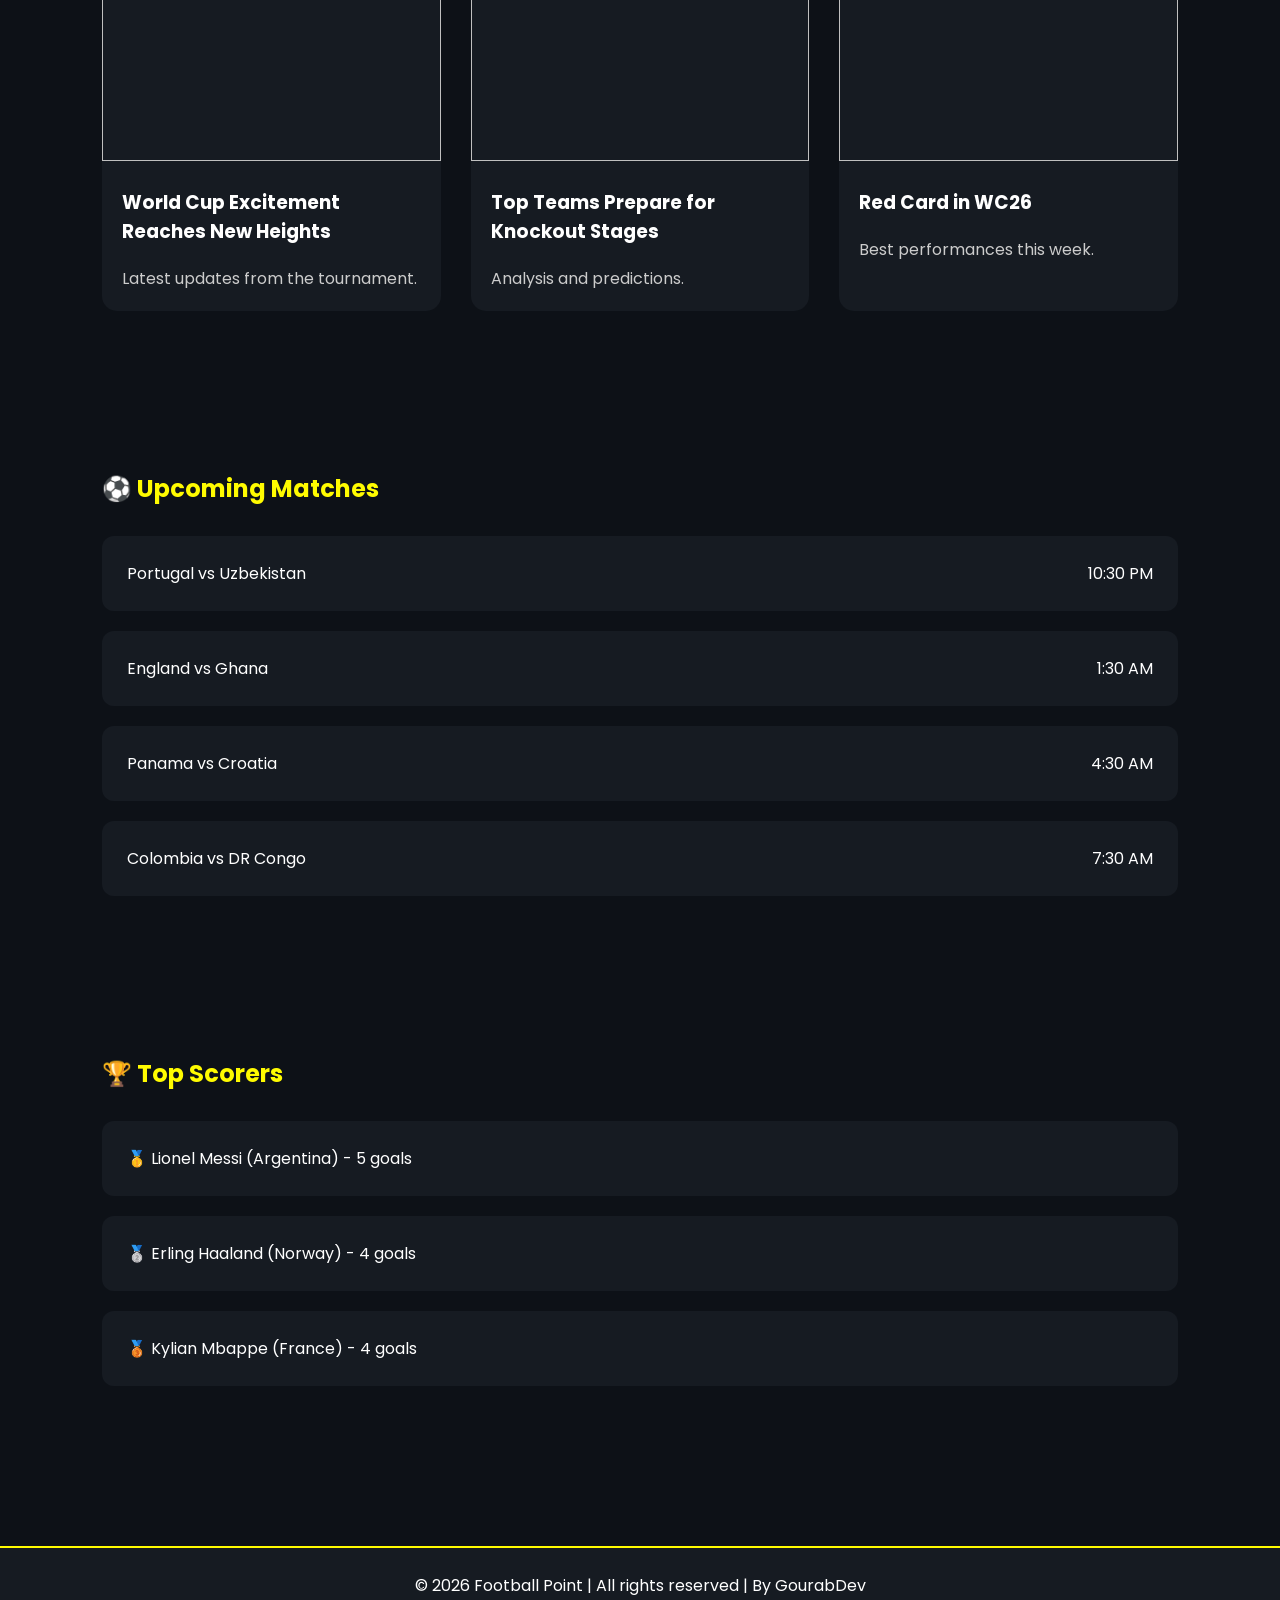
==== commit 4a4e6d2c: "Update website" ====
--- a/index.html
+++ b/index.html
@@ -99,23 +99,23 @@
 <div class="match-list">
 
 <div class="match-card">
-Argentina vs Austria
+Portugal vs Uzbekistan
 <span>10:30 PM</span>
 </div>
 
 <div class="match-card">
-France vs Iraq
-<span>2:30 AM</span>
+England vs Ghana
+<span>1:30 AM</span>
 </div>
 
 <div class="match-card">
-Norway vs Senegal
-<span>5:30 AM</span>
+Panama vs Croatia
+<span>4:30 AM</span>
 </div>
 
 <div class="match-card">
-Jordon vs Algeria
-<span>8:30 AM</span>
+Colombia vs DR Congo
+<span>7:30 AM</span>
 </div>
 
 </div>
@@ -129,15 +129,15 @@
 <div class="player-box">
 
 <div class="player">
-🥇 Deniz Undav (Germany) - 3 goals 
+🥇 Lionel Messi (Argentina) - 5 goals 
 </div>
 
 <div class="player">
-🥈 Jonathan David (Canada) - 3 goals
+🥈 Erling Haaland (Norway) - 4 goals
 </div>
 
 <div class="player">
-🥉 Lionel Messi (Argentina) - 3 goals
+🥉 Kylian Mbappe (France)  - 4 goals
 </div>
 
 </div>
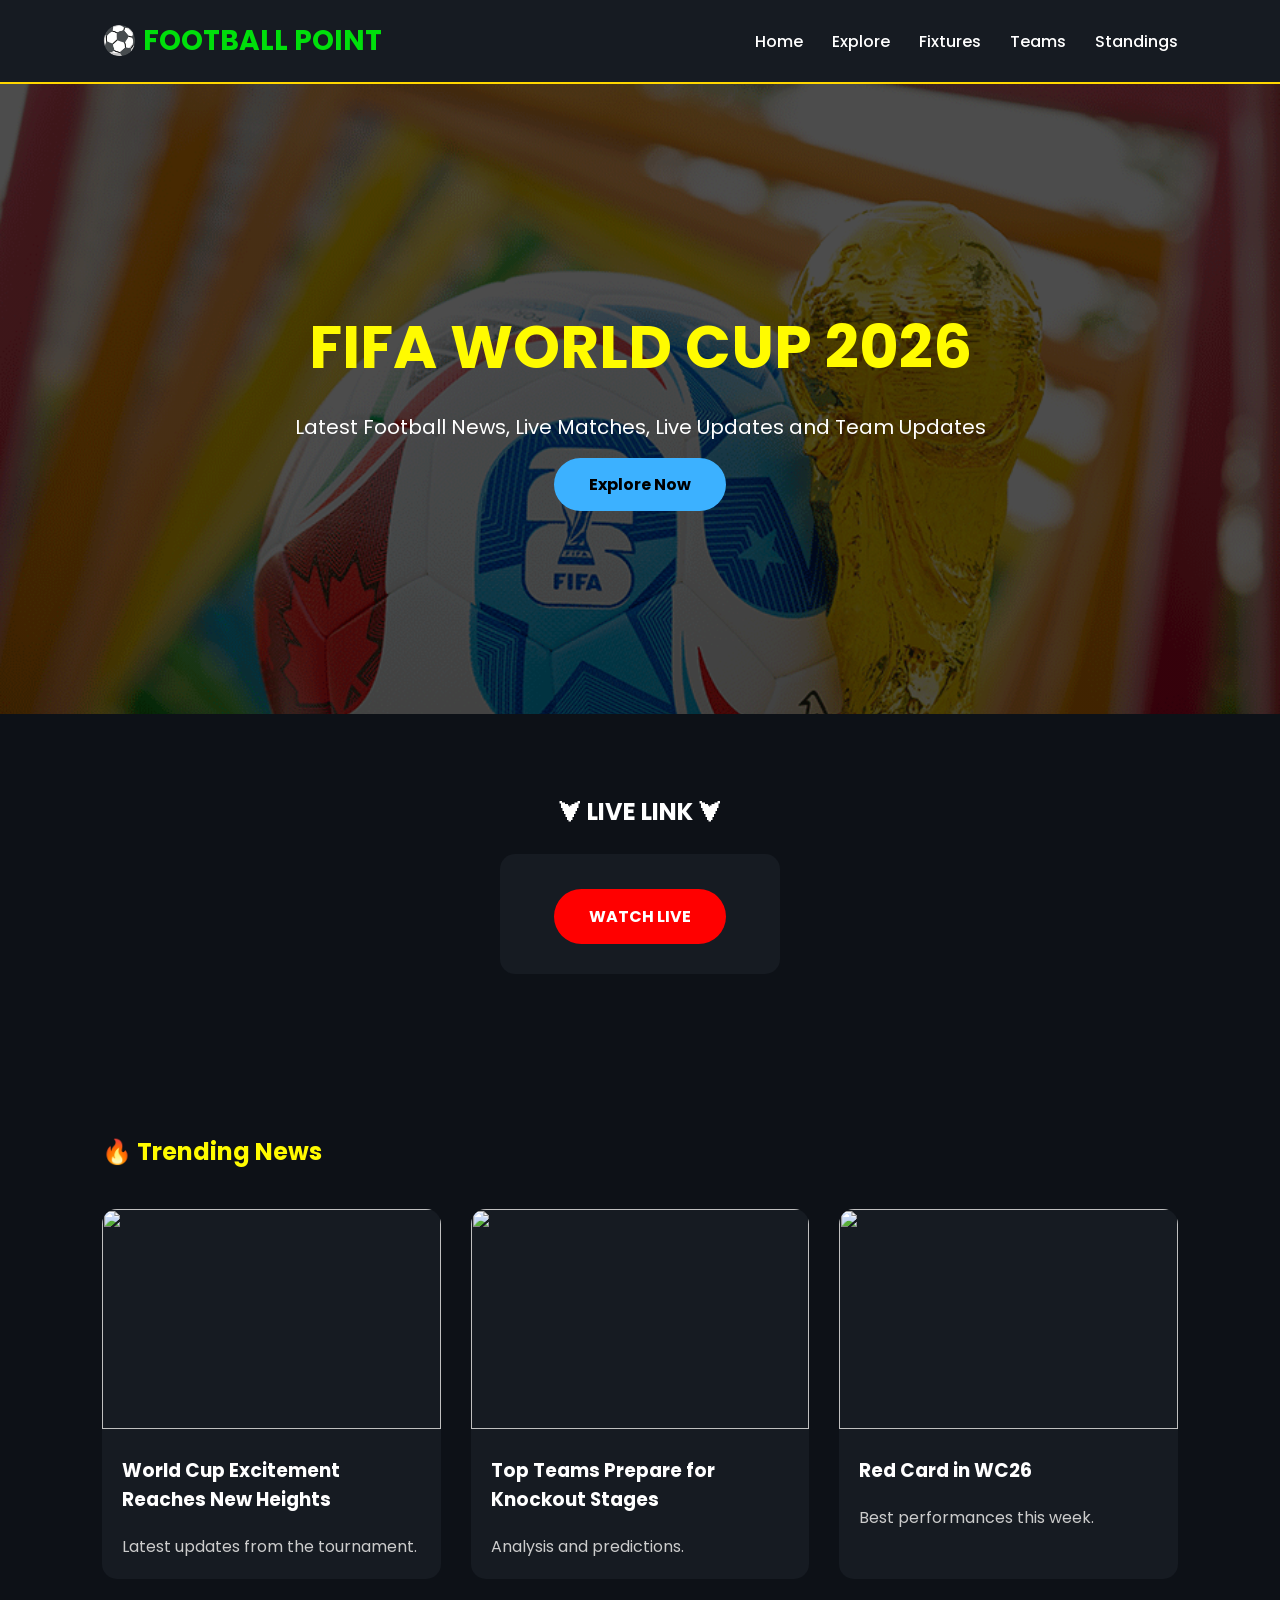
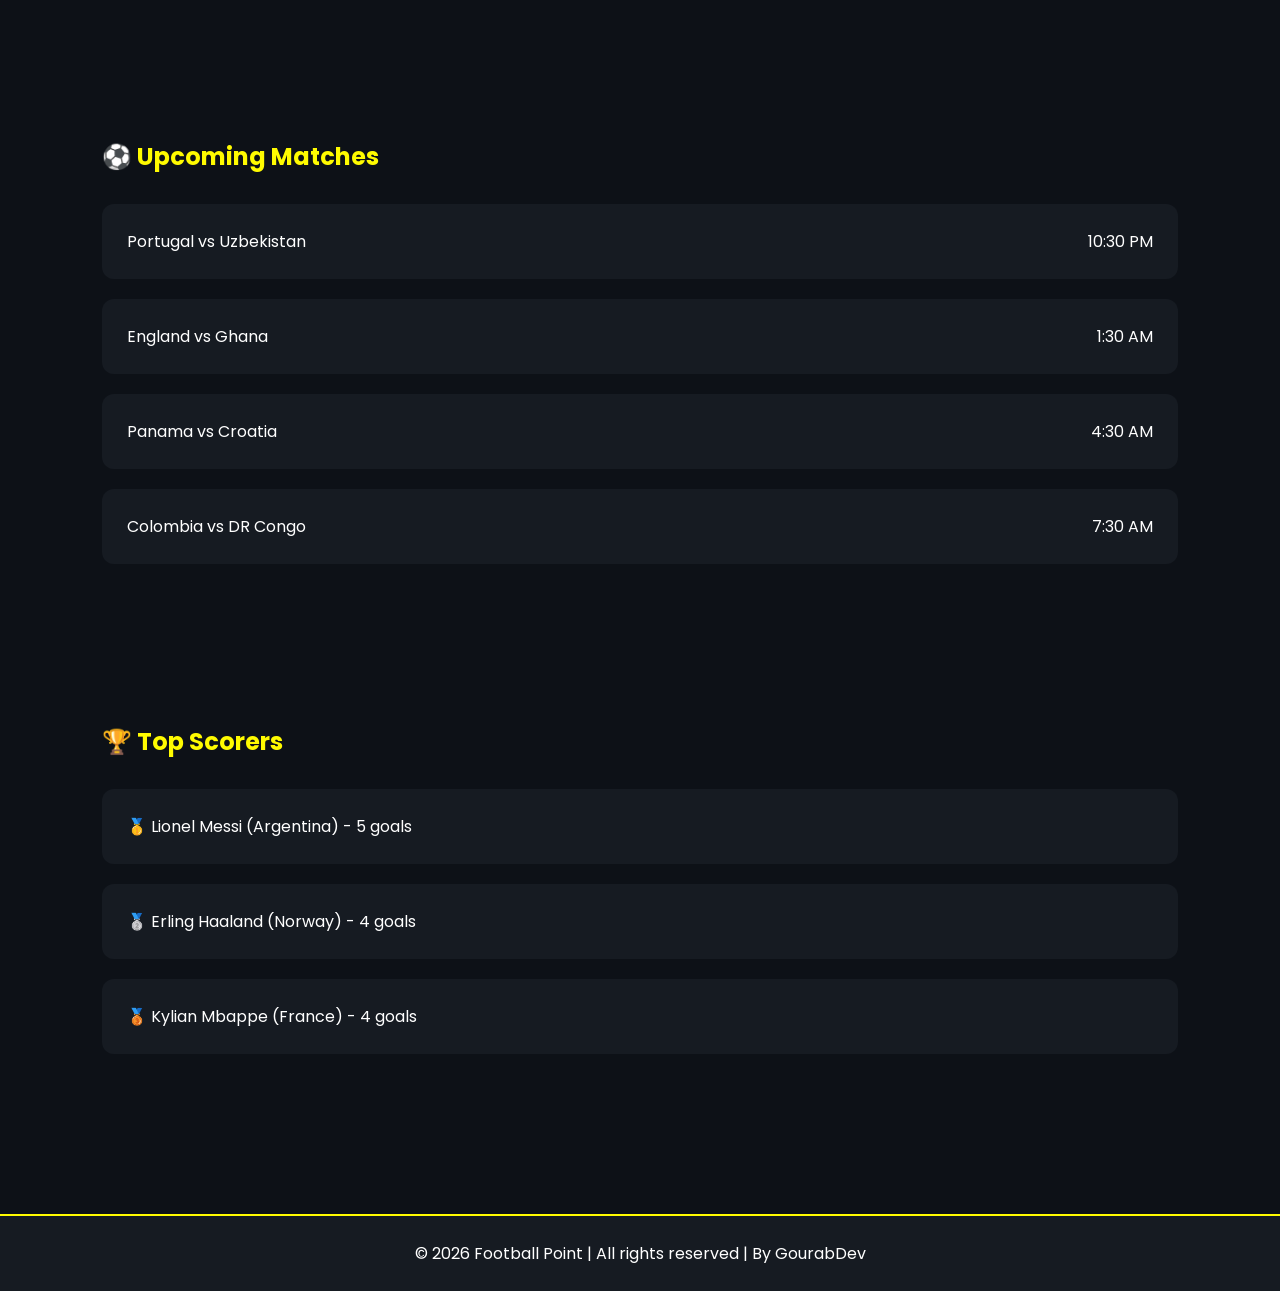
==== commit 19bd041b: "Upadate website" ====
--- a/index.html
+++ b/index.html
@@ -50,13 +50,13 @@
 
 <section class="live-section">
 
-<div class="frame"><iframe src="https://fifa-dev-sure.vercel.app/"></iframe></div>
+<!--<div class="frame"><iframe src="https://fifa-dev-sure.vercel.app/"></iframe></div>-->
 
 <h2>⮟ LIVE LINK ⮟</h2>
 
 <div class="live-card">
 
-<a href="https://fifa-dev-sure.vercel.app/" target="_blank" class="live-btn">
+<a href="https://fifa-2-45y6.vercel.app/" target="_blank" class="live-btn">
 WATCH LIVE
 </a>
 
